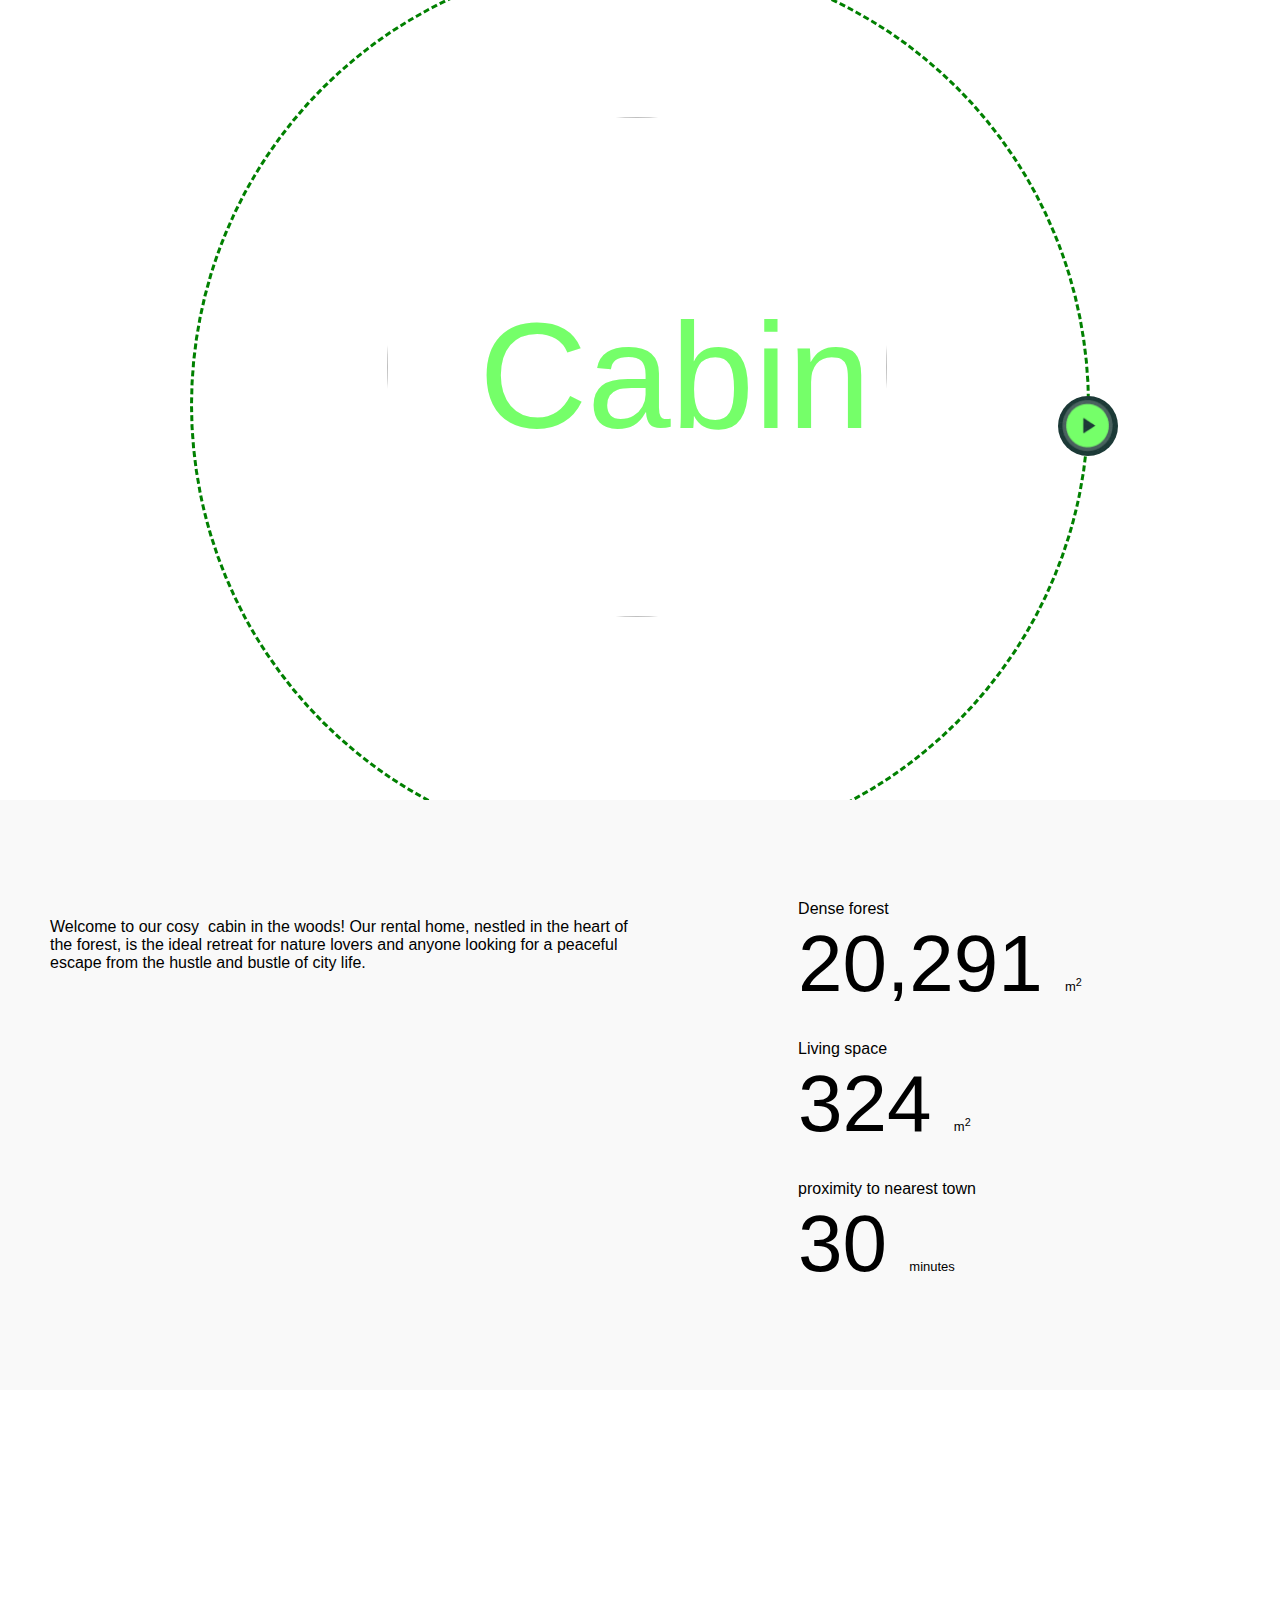
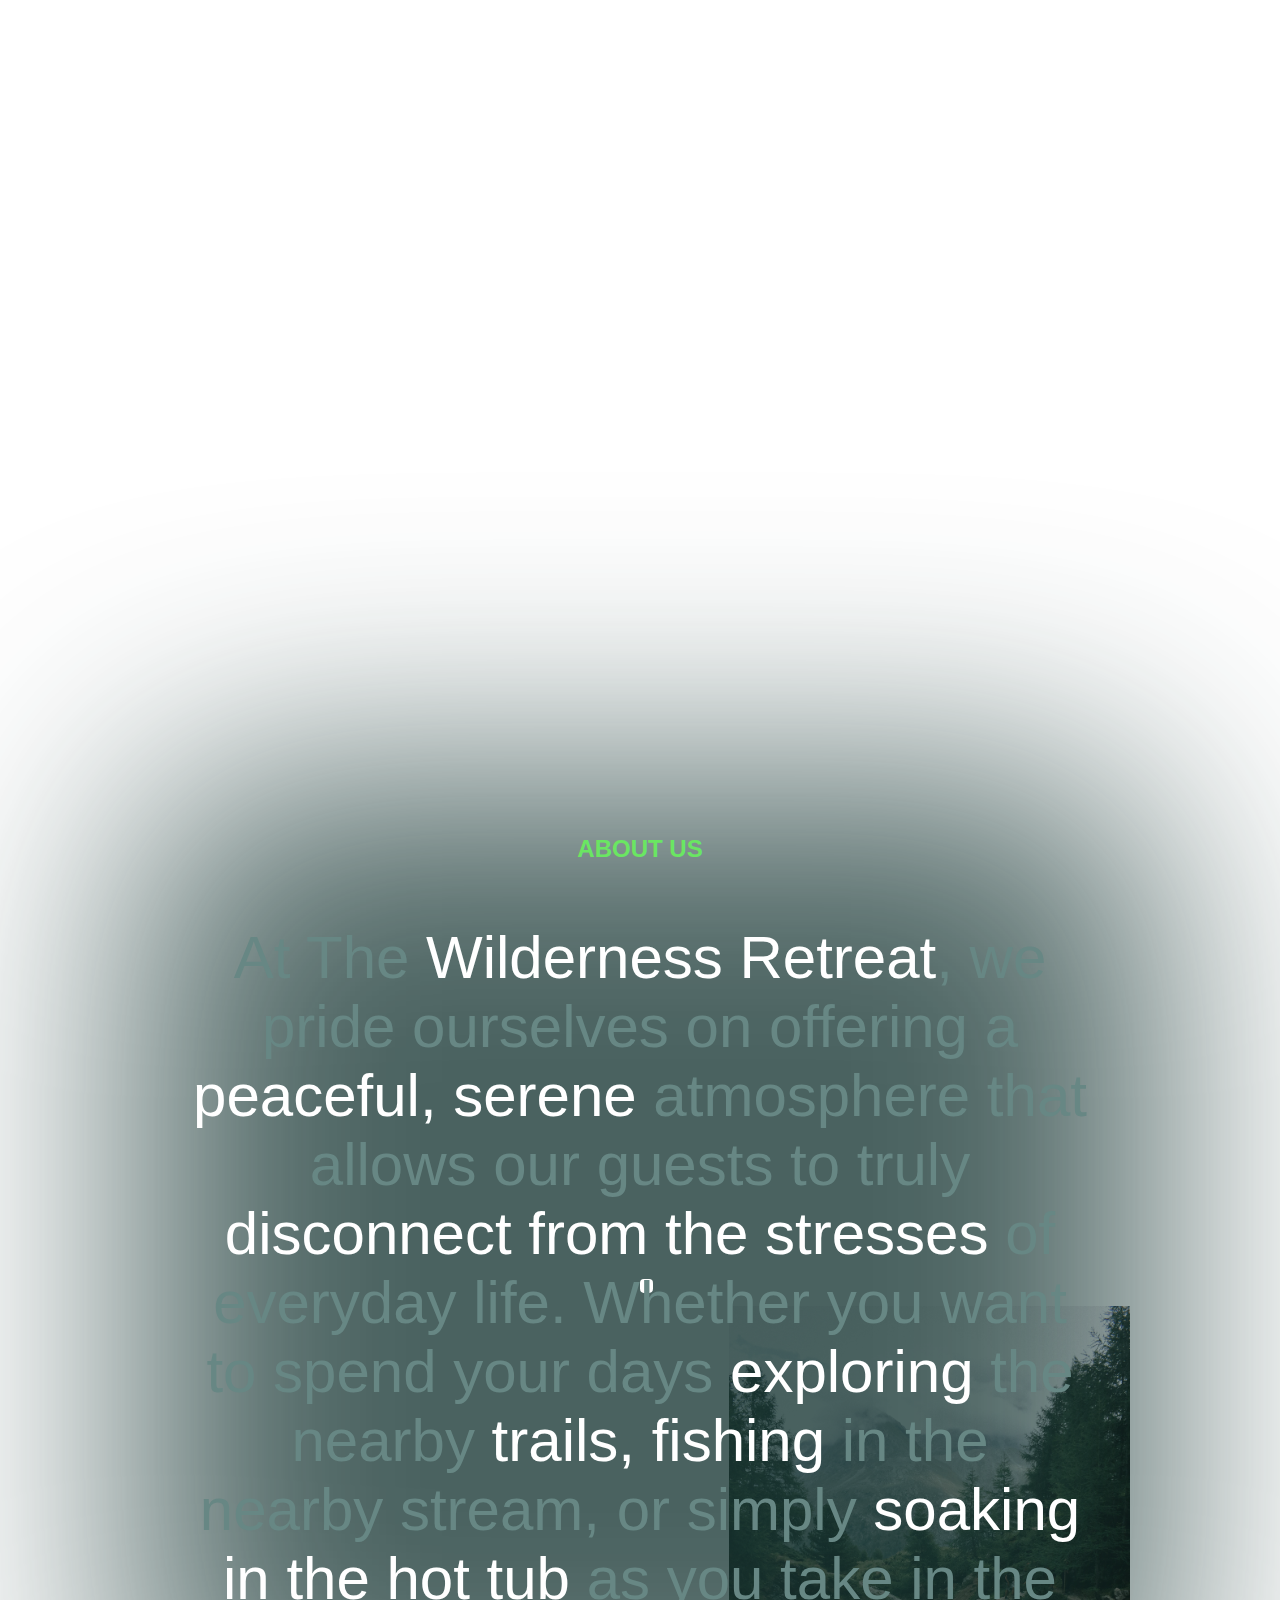
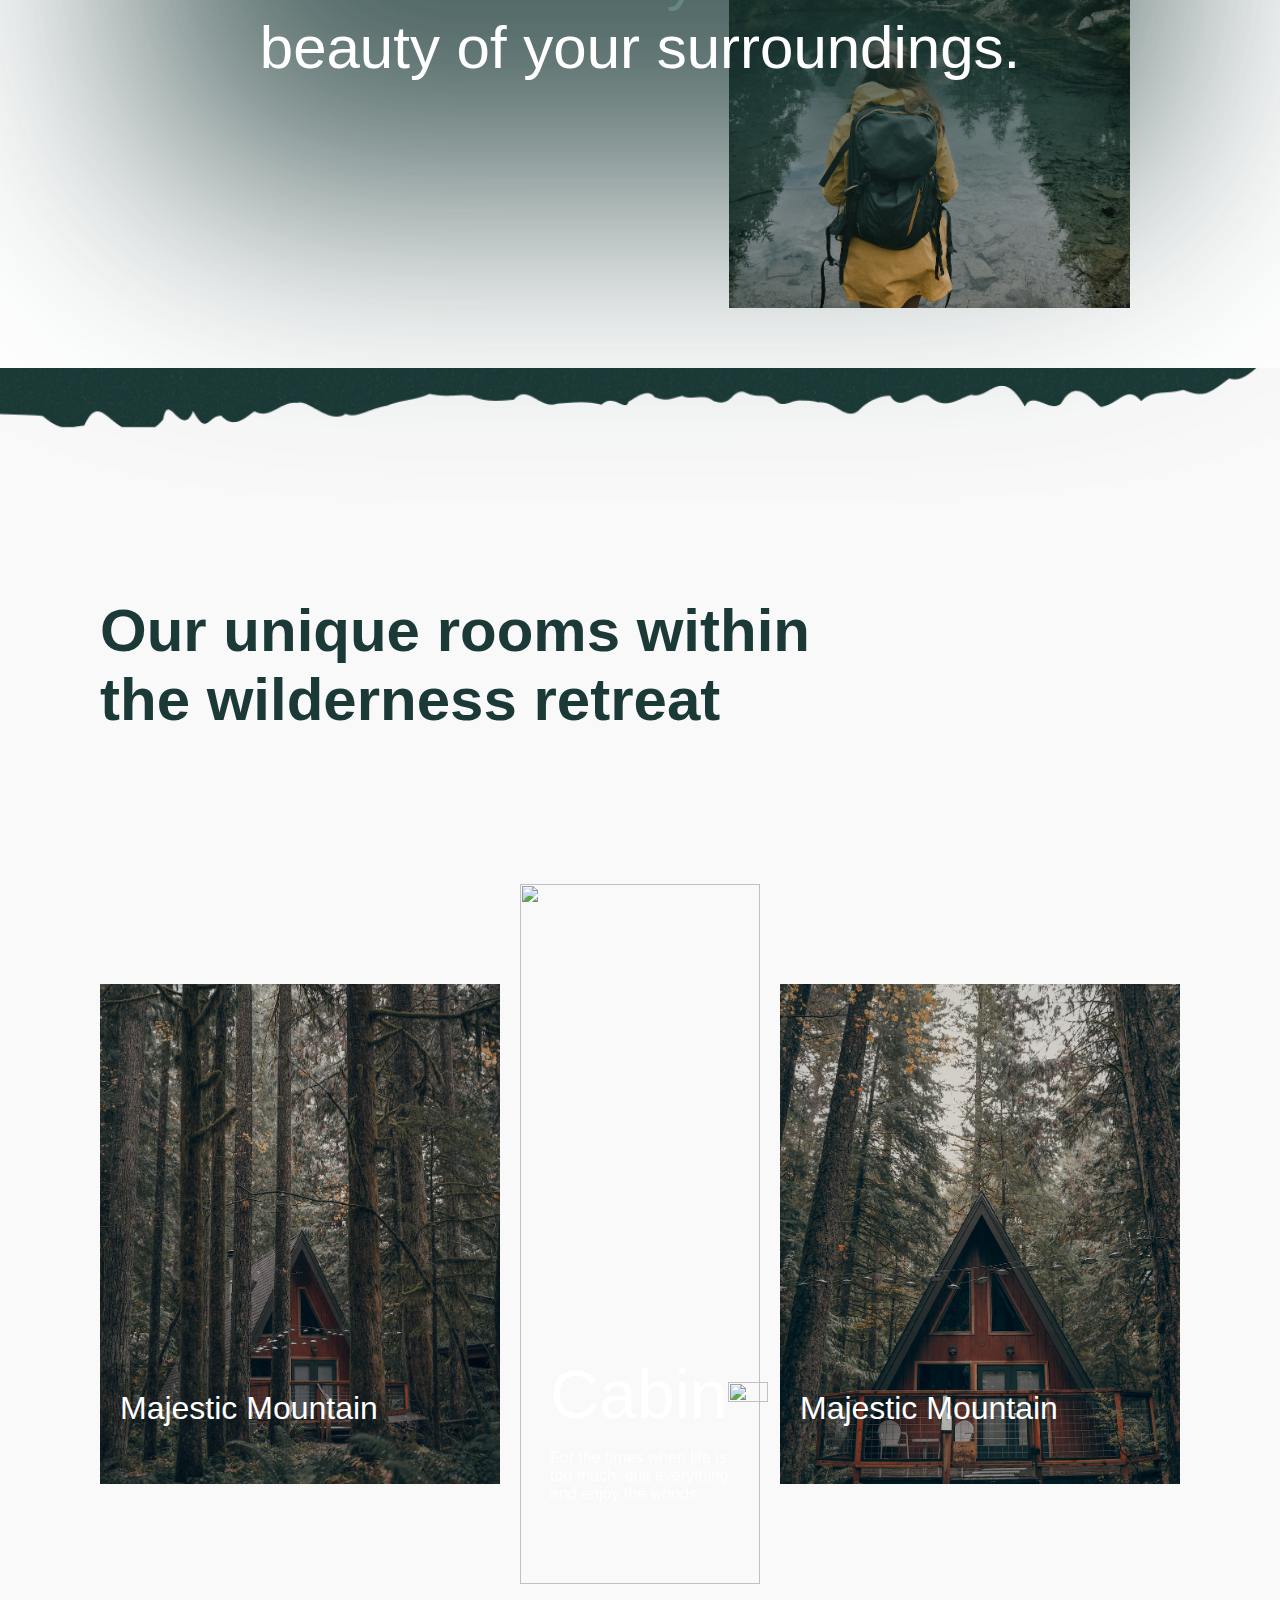
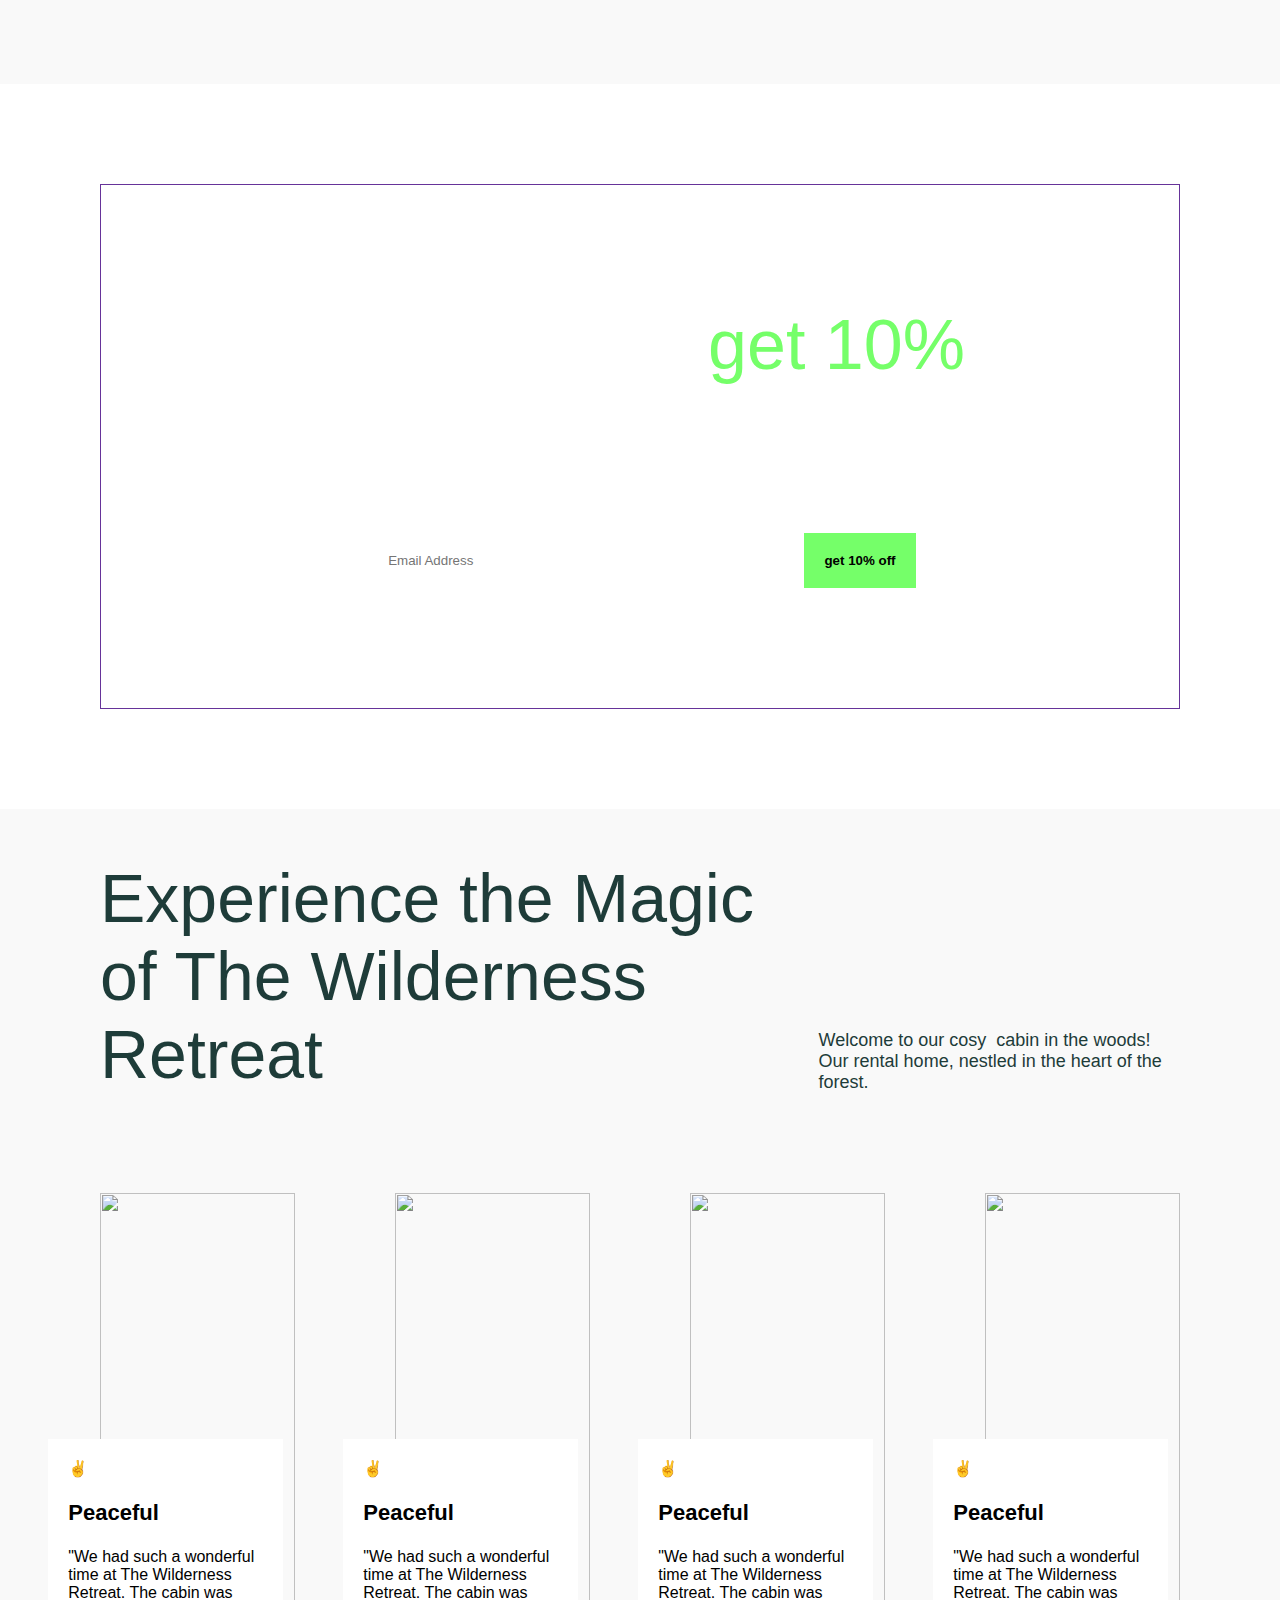
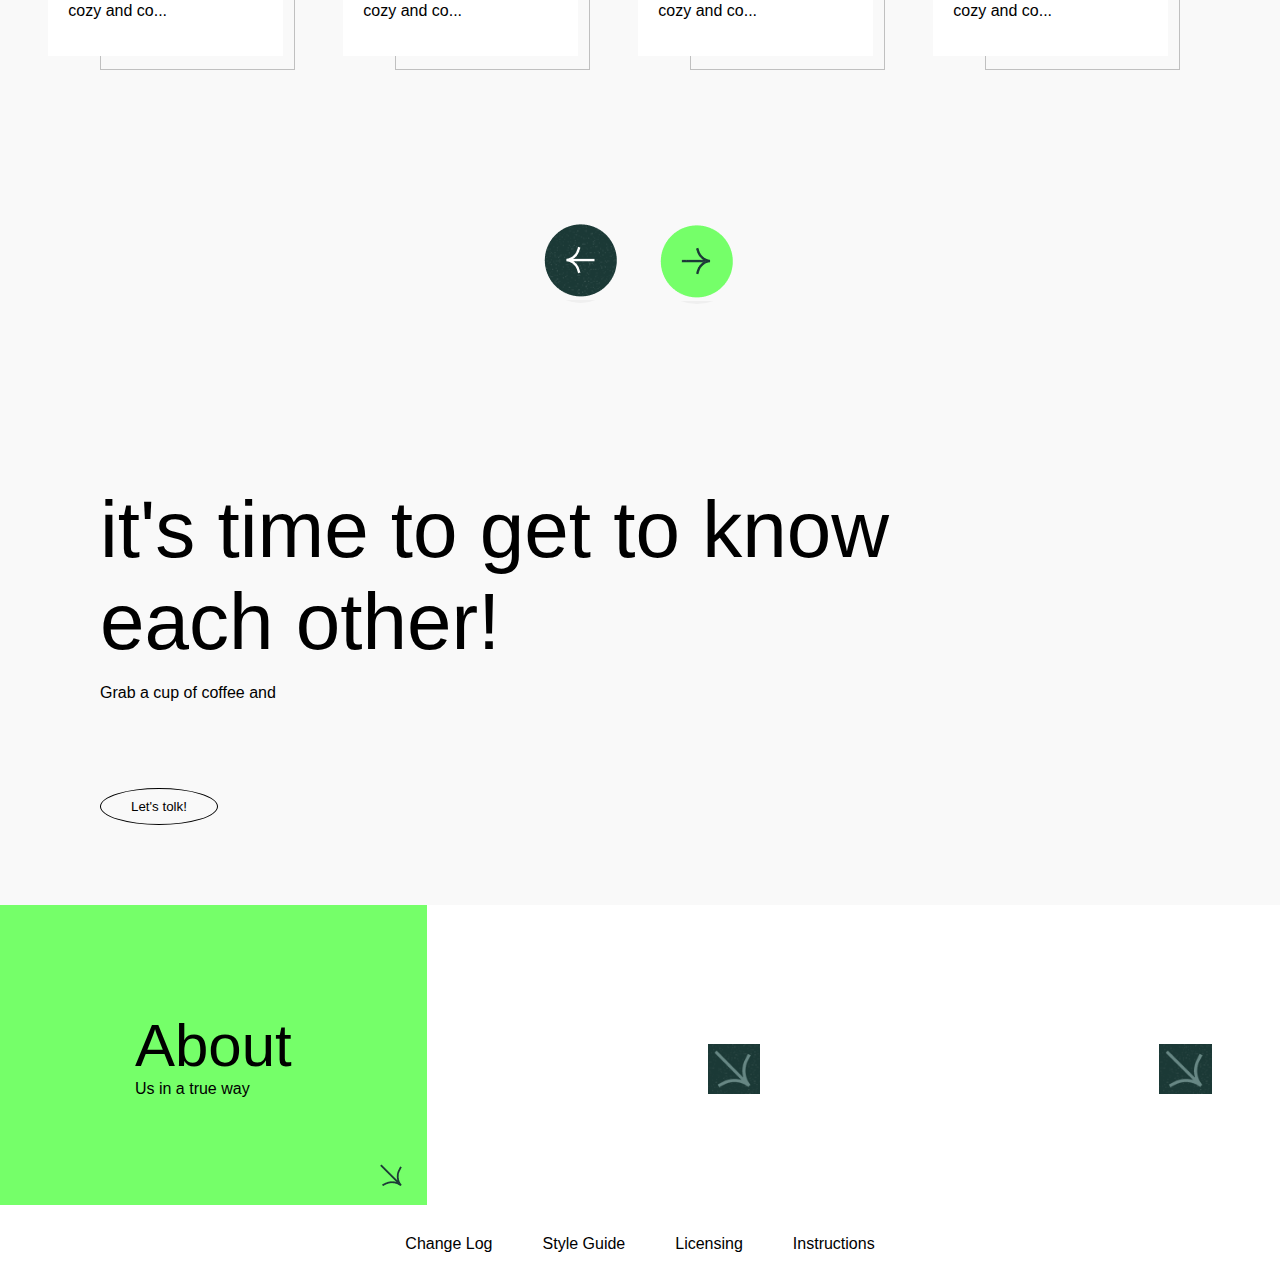
==== home.html @ 6026f7b0 "all section desingn upload" ====
<!DOCTYPE html>
<html lang="en">
  <head>
    <title>Title</title>
    <!-- Required meta tags -->
    <meta charset="utf-8" />
    <meta
      name="viewport"
      content="width=device-width, initial-scale=1, shrink-to-fit=no" />

    <!-- external css file link  -->
    <link rel="stylesheet" href="style.css" />
  </head>

  <body>
    <header>
      <nav>
        <ul class="nav-links">
          <li><a href="#">Home</a></li>
          <li><a href="#">About</a></li>
        </ul>
        <a href="#" style="text-decoration: none; color: white">
          <div class="logo">
            <img
              style="width: 30px"
              src="https://raw.githubusercontent.com/mehhed/fakeData/main/Screenshot%202024-07-07%20000802.png"
              alt="" />
            Grindelwald
          </div>
        </a>
        <ul class="nav-links">
          <li><a href="#">Cabins</a></li>
          <li><a href="#">Reserve</a></li>
        </ul>
      </nav>
      <!-- banner section  -->
      <section id="banner">
        <img
          src="./imgs/Screenshot 2024-07-07 025210.png"
          class="play"
          alt="" />
        <div class="bannerBG">
          <img
            class="backgroudImg"
            src="https://raw.githubusercontent.com/mehhed/fakeData/main/809edc3c9d2050d467e084b28ffb0ccf.png"
            alt="" />
          <span
            style="
              font-size: 150px;
              display: block;
              text-align: center;
              margin-right: 50px;
            "
            >Cosy</span
          >
          <span
            style="
              font-size: 150px;
              display: block;
              text-align: center;
              margin-left: 70px;
              color: #75ff69;
            "
            >Cabin</span
          >
          <span
            style="
              display: block;
              text-align: center;
              margin-bottom: -50px;
              font-size: large;
            ">
            in the</span
          >
          <span style="font-size: 150px; display: block; text-align: center"
            >Woods!</span
          >
          <p style="text-align: center">
            Jack built The Wilderness Retreat because he had always dreamed of
            <br />
            having a cabin in the wilderness where he could escape the stresses
            <br />
            of everyday life and reconnect with nature.
          </p>
        </div>
      </section>
    </header>
    <main>
      <!-- section two  -->
      <section id="sectionTwo">
        <!-- flex colunm -->
        <div style="flex: 1 1 0%">
          <img
            src="https://raw.githubusercontent.com/mehhed/fakeData/main/Screenshot%202024-07-07%20001333.png"
            alt="" />
          <div>
            Welcome to our cosy  cabin in the woods! Our rental home, nestled in
            the heart of the forest, is the ideal retreat for nature lovers and
            anyone looking for a peaceful escape from the hustle and bustle of
            city life.
          </div>
        </div>
        <!-- flex colunm -->
        <div style="flex: 1 1 0%; display: flex; justify-content: center">
          <div>
            <div>
              <p style="margin: 0px">Dense forest</p>
              <p style="font-size: 80px; margin: 0px">
                20,291 <span style="font-size: small">m<sup>2</sup></span>
              </p>
            </div>

            <div style="margin-top: 30px">
              <p style="margin: 0px">Living space</p>
              <p style="font-size: 80px; margin: 0px">
                324 <span style="font-size: small">m<sup>2</sup></span>
              </p>
            </div>

            <div style="margin-top: 30px">
              <p style="margin: 0px">proximity to nearest town</p>
              <p style="font-size: 80px; margin: 0px">
                30 <span style="font-size: small">minutes</span>
              </p>
            </div>
          </div>
        </div>
      </section>
      <!-- section three  -->
      <section id="sectionThree">
        <img src="./imgs/e1185d3babf9078c61cfabe35955c3aa.png" alt="" />
      </section>
      <!-- about section  -->
      <section id="about">
        <div class="aboutContent">
          <h2 style="font-size: 24px; color: #6ae662">ABOUT US</h2>
          <p style="font-size: 60px; color: #678784">
            At The <span style="color: #ffffff">Wilderness Retreat</span>, we
            pride ourselves on offering a
            <span style="color: #ffffff"> peaceful, serene</span> atmosphere
            that allows our guests to truly
            <span style="color: #ffffff">disconnect from the stresses</span> of
            everyday life. Whether you want to spend your days
            <span style="color: #ffffff">exploring</span> the nearby
            <span style="color: #ffffff">trails, fishing</span> in the nearby
            stream, or simply
            <span style="color: #ffffff">soaking in the hot tub</span> as you
            take in the
            <span style="color: #ffffff">beauty of your surroundings.</span>
          </p>
        </div>
      </section>

      <!-- unique room section  -->
      <section id="uniqueRoom">
        <img src="./imgs/Screenshot 2024-07-07 020619.png" alt="" />
        <div class="uniqueRoomContent">
          <h2>
            Our unique rooms within <br />
            the wilderness retreat
          </h2>
        </div>

        <!-- unique room card container  -->
        <div class="roomContainer">
          <div style="height: 500px; width: 400px; position: relative">
            <img src="./imgs/821d066f18e32a53171956767504e8a6.png" alt="" />
            <p
              style="position: absolute; bottom: 5%; left: 5%; font-size: 32px">
              Majestic Mountain
            </p>
          </div>

          <!-- middle -->
          <div
            style="
              height: 700px;
              position: relative;
              width: auto;
              flex: 1 1 0%;
              position: relative;
            ">
            <img src="./imgs/4417abdca646c0faf13fdf5bfe1d3e57.png" alt="" />
            <div
              style="
                position: absolute;
                bottom: 5%;
                left: 0%;
                width: 100%;
                padding: 30px;
                box-sizing: border-box;
              ">
              <div
                style="
                  display: flex;
                  justify-content: space-between;
                  align-items: center;
                ">
                <p style="font-size: 68px; margin: 0px">Cabin</p>
                <img style="width: 40px" src="" alt="" />
              </div>
              <p>
                For the times when life is too much, quit everything and enjoy
                the woods
              </p>
            </div>
          </div>

          <div style="height: 500px; width: 400px; position: relative">
            <img src="./imgs/d574b366822ae623b04eaa800d9542a3.png" alt="" />
            <p
              style="position: absolute; bottom: 5%; left: 5%; font-size: 32px">
              Majestic Mountain
            </p>
          </div>
        </div>
      </section>

      <!-- signUp section  -->
      <section id="signUp">
        <div class="signUpContainer">
          <p style="font-size: 70px; margin: 0px">
            Sign up and <span style="color: #75ff69">get 10% </span> <br />
            off your stay
          </p>
          <p>
            Not boring old news, just updates for our rentals. <br />
            Take up on our offers.
          </p>
          <form action="">
            <span class="mailInput">
              <input
                style="padding: 20px; border: none; width: 400px"
                type="email"
                name=""
                placeholder=" Email Address"
                id="" />
              <input
                style="
                  padding: 20px;
                  background-color: #75ff69;
                  border: none;
                  font-weight: bold;
                "
                type="submit"
                value="get 10% off" />
            </span>
          </form>
        </div>
      </section>
      <!-- experience section  -->
      <section id="experience">
        <div class="experienceHeading">
          <div style="font-size: 68px">
            Experience the Magic of The Wilderness Retreat
          </div>
          <div style="font-size: 18px">
            Welcome to our cosy  cabin in the woods! Our rental home, nestled in
            the heart of the forest.
          </div>
        </div>
        <!-- slider  -->
        <div class="carousel">
          <div class="carouselCardContainer">
            <img src="./imgs/593c99b0a42231db37d3a48e0b23da49.png" alt="" />
            <div class="carouselCardText">
              ✌️ <br />
              <h3>Peaceful</h3>
              <p>
                "We had such a wonderful time at The Wilderness Retreat. The
                cabin was cozy and co...
              </p>
            </div>
          </div>

          <div class="carouselCardContainer">
            <img src="./imgs/28c791d3e352244f8d75bf4bddf324b4.png" alt="" />
            <div class="carouselCardText">
              ✌️ <br />
              <h3>Peaceful</h3>
              <p>
                "We had such a wonderful time at The Wilderness Retreat. The
                cabin was cozy and co...
              </p>
            </div>
          </div>

          <div class="carouselCardContainer">
            <img src="./imgs/c1e999e62291ab1c264695ab1f0c1086.png" alt="" />
            <div class="carouselCardText">
              ✌️ <br />
              <h3>Peaceful</h3>
              <p>
                "We had such a wonderful time at The Wilderness Retreat. The
                cabin was cozy and co...
              </p>
            </div>
          </div>

          <div class="carouselCardContainer">
            <img src="./imgs/c1e999e62291ab1c264695ab1f0c1086.png" alt="" />
            <div class="carouselCardText">
              ✌️ <br />
              <h3>Peaceful</h3>
              <p>
                "We had such a wonderful time at The Wilderness Retreat. The
                cabin was cozy and co...
              </p>
            </div>
          </div>
        </div>
        <!-- slider button  -->
        <div class="sliderButton">
          <button>
            <img src="./imgs/Screenshot 2024-07-07 104006.png" alt="" />
          </button>
          <button>
            <img src="./imgs/Screenshot 2024-07-07 104036.png" alt="" />
          </button>
        </div>
      </section>
    </main>

    <!-- footer section here  -->
    <footer>
      <!-- footer row one  -->
      <div class="footerRowOne">
        <div style="color: black">
          <p style="font-size: 80px; margin: 0px">
            it's time to get to know <br />
            each other!
          </p>
          <p>Grab a cup of coffee and</p>
          <button>Let's tolk!</button>
        </div>
        <div style="display: flex; justify-content: center; flex: 1 1 0%">
          <img
            src="https://raw.githubusercontent.com/mehhed/fakeData/main/Screenshot%202024-07-07%20001333.png"
            alt="" />
        </div>
      </div>
      <!-- footer buttons  -->
      <div class="footersButton">
        <a
          style="background: #75ff69; color: black; position: relative"
          href="">
          <div>
            <span style="font-size: 60px">About</span> <br />
            <span>Us in a true way </span>
            <img
              style="position: absolute; bottom: 5%; right: 5%"
              src="./imgs/Screenshot 2024-07-07 014657.png"
              alt="" />
          </div>
        </a>

        <a style="color: white; position: relative" href="">
          <div>
            <span>See our </span> <br />
            <span style="font-size: 60px">About</span> &nbsp; &nbsp; &nbsp;

            <img
              style="height: 50px; margin-bottom: -10px"
              src="./imgs/Screenshot 2024-07-07 015530.png"
              alt="" />
          </div>
        </a>

        <a style="color: white; position: relative" href="">
          <div>
            <span>You can </span> <br />
            <span style="font-size: 60px">Contact</span> &nbsp; &nbsp; &nbsp;

            <img
              style="height: 50px; margin-bottom: -10px"
              src="./imgs/Screenshot 2024-07-07 015530.png"
              alt="" />
          </div>
        </a>
      </div>

      <!-- footer link  -->
      <div class="footerLink">
        <a href="">Change Log</a>
        <a href="">Style Guide</a>
        <a href="">Licensing</a>
        <a href="">Instructions</a>
      </div>
    </footer>
  </body>
</html>
---- style.css ----
body {
  margin: 0;
  padding: 0;
  font-family: "Arial", sans-serif;
  background-image: url("https://raw.githubusercontent.com/mehhed/fakeData/main/Screenshot%202024-07-06%20220038.png");
  background-repeat: repeat;
  color: white;
}

nav {
  width: 100%;
  padding: 20px 40px;
  box-sizing: border-box;
  display: flex;
  justify-content: space-between;
  align-items: center;
  background-color: transparent;
}

.nav-links {
  list-style: none;
  display: flex;
  gap: 20px;
}

.nav-links a {
  text-decoration: none;
  color: white;
  font-weight: bold;
}

.logo {
  font-size: 1.5rem;
  font-weight: bold;
  display: flex;
  align-items: center;
  gap: 5px;
}

/* banner section css  */
header {
  position: relative;
  height: 800px;
  overflow: hidden;
}

/* banner section css  */
#banner {
  height: 900px;
  width: 900px;
  margin: auto;
  border-radius: 100%;
  border: 3px dashed green;
  box-sizing: border-box;
  margin-top: -135px;
  display: flex;
  justify-items: center;
  align-items: center;
  position: relative;
}

.play {
  position: absolute;
  top: 49%;
  right: -3.5%;
  width: 60px;
  height: 60px;
  border-radius: 100%;
  z-index: 10;
}

.backgroudImg {
  height: 500px;
  width: 500px;
  border-radius: 100%;
  position: absolute;
  z-index: -1;
}

.bannerBG {
  margin: auto;
}

/* section two css  */
#sectionTwo {
  background: #f9f9f9;
  padding: 100px 50px;
  color: black;
  display: flex;
  justify-content: space-between;
  gap: 20px;
}

/* section three css  */
#sectionThree {
  height: 800px;
  overflow: hidden;
}
#sectionThree img {
  width: 100%;
}

/* about section css  */
#about {
  height: 1378px;
  background-image: url("./imgs/1a44f33f6db4403404cd15ce5611172d.png"),
    url("./imgs/6b46ba6a0c4b96109d329c2b71b29d46.png"),
    url("./imgs/e4436ee6ab60335b551b7ea914721e08.png"),
    url("./imgs/2e0efa433eacbe86648fdd68087d6915.png");

  background-repeat: no-repeat, no-repeat, no-repeat, no-repeat;
  background-size: 401px, 401px, 401px 531px, 401px;
  background-position: left 50px top 300px, right 50px top 50px,
    left 150px bottom 100px, right 150px bottom 60px;

  display: flex;
  justify-content: center;
  align-items: center;
  position: relative;
}
.aboutContent {
  width: 70%;
  margin: auto;
  border-radius: 30%;
  /* background-image: url("./imgs/Screenshot\ 2024-07-07\ 034725.png");
  background-repeat: repeat;
  box-shadow: 0px 0px 81px #1d3b38; */
  text-align: center;
  z-index: 99;
}
.aboutContent::before {
  content: "";
  position: absolute;
  top: 50%;
  left: 50%;
  width: 1%;
  height: 1%;
  border-radius: 30%;
  box-shadow: 0px 0px 500px 500px #1b3936ca;
  z-index: -1;
}

/* unique room section  */
#uniqueRoom {
  background: #f9f9f9;
}
#uniqueRoom img {
  width: 100%;
}
#uniqueRoom .uniqueRoomContent {
  padding: 100px;
}
.uniqueRoomContent h2 {
  font-size: 60px;
  color: #1b3936;
}
.roomContainer {
  padding: 0px 100px 100px 100px;
  display: flex;
  justify-content: center;
  align-items: center;
  gap: 20px;
}
.roomContainer img {
  width: 100%;
  height: 100%;
  object-fit: cover;
}

/* signUp section css  */
#signUp {
  padding: 100px;
  background-color: transparent;
}
.signUpContainer {
  text-align: center;
  border: 1px solid rebeccapurple;
  padding: 120px 50px;
  background-image: url("./imgs/48c6116d36be51e6135421c362f77bfa.png");
  background-repeat: no-repeat;
  background-size: cover;
  background-position: center center;
}

.mailInput {
  display: flex;
  align-items: center;
  justify-content: center;
}

/* experiences section css*/
#experience {
  background: #f9f9f9;
}
.experienceHeading {
  display: flex;
  justify-content: center;
  align-items: end;
  padding: 50px 100px;
  color: #1e3c39;
}

.carousel {
  display: flex;
  gap: 100px;
  padding: 50px 100px;
}
.carouselCardContainer {
  width: 378px;
  height: 477px;
  position: relative;
}
.carouselCardContainer img {
  width: 100%;
  height: 100%;
  object-fit: cover;
}
.carouselCardText {
  width: 100%;
  position: absolute;
  bottom: 3%;
  right: 6%;
  background-color: white;
  padding: 20px;
  color: black;
}
.carouselCardText h3 {
  font-size: 22px;
}
.carouselCardText p {
  font-size: 16px;
}

.sliderButton {
  display: flex;
  justify-content: center;
  align-items: center;
  gap: 30px;
  padding: 100px;
}
.sliderButton button {
  border: none;
  border-radius: 100%;
  padding: 0%;
  cursor: pointer;
}

/* ========================== */

/* footer section css  */

footer button {
  margin-top: 70px;
  display: inline-block;
  padding: 10px 30px;
  background: transparent;
  border: 1px solid black;
  border-radius: 50%;
}

.footerRowOne {
  padding: 80px 100px;
  display: flex;
  align-items: center;
  gap: 50px;
  background: #f9f9f9;
}

.footersButton {
  background: transparent;
  display: flex;
}
.footersButton a {
  display: block;
  height: 300px;
  flex: 1 1 0%;
  width: auto;
  text-decoration: none;
  display: flex;
  justify-content: center;
  align-items: center;
}

.footerLink {
  padding: 20px 100px;
  background: white;
  display: flex;
  align-items: center;
  justify-content: center;
  gap: 10px;
}
.footerLink a {
  text-decoration: none;
  color: black;
  display: inline-block;
  padding: 10px 20px;
}
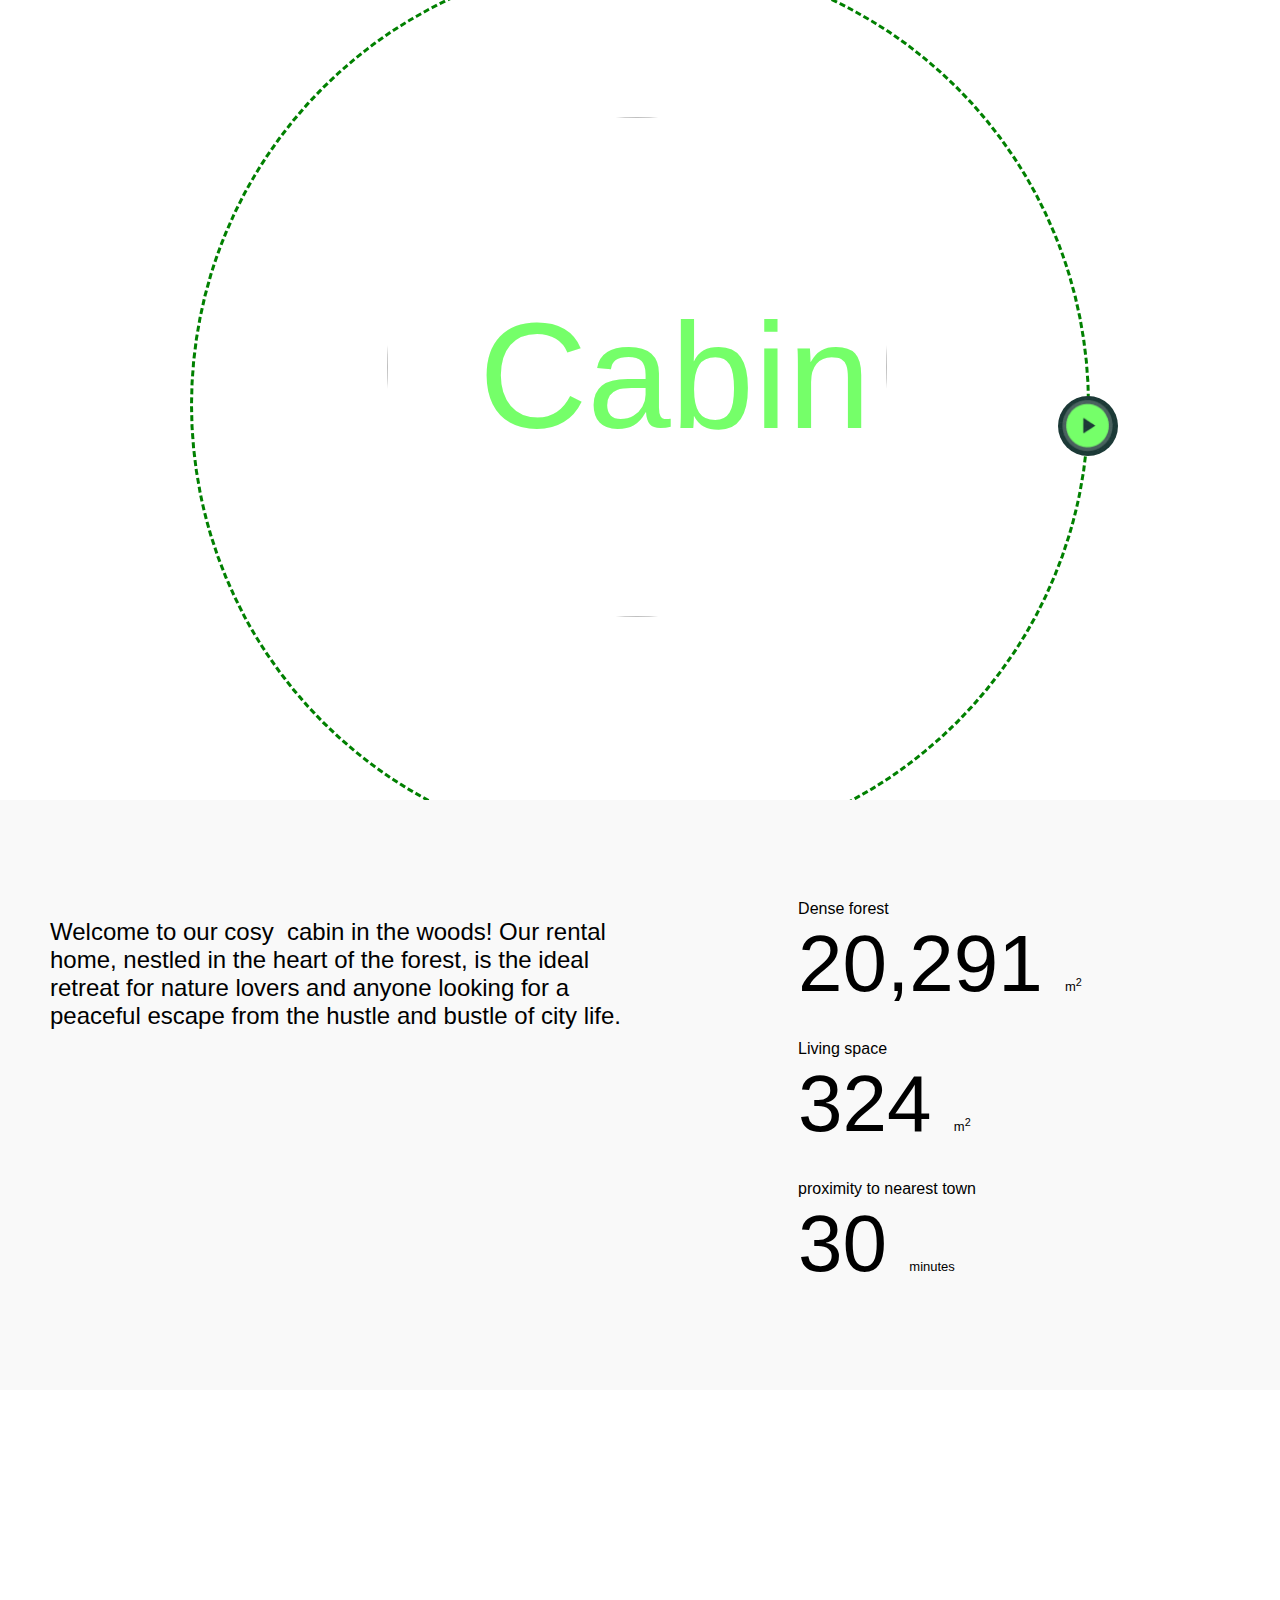
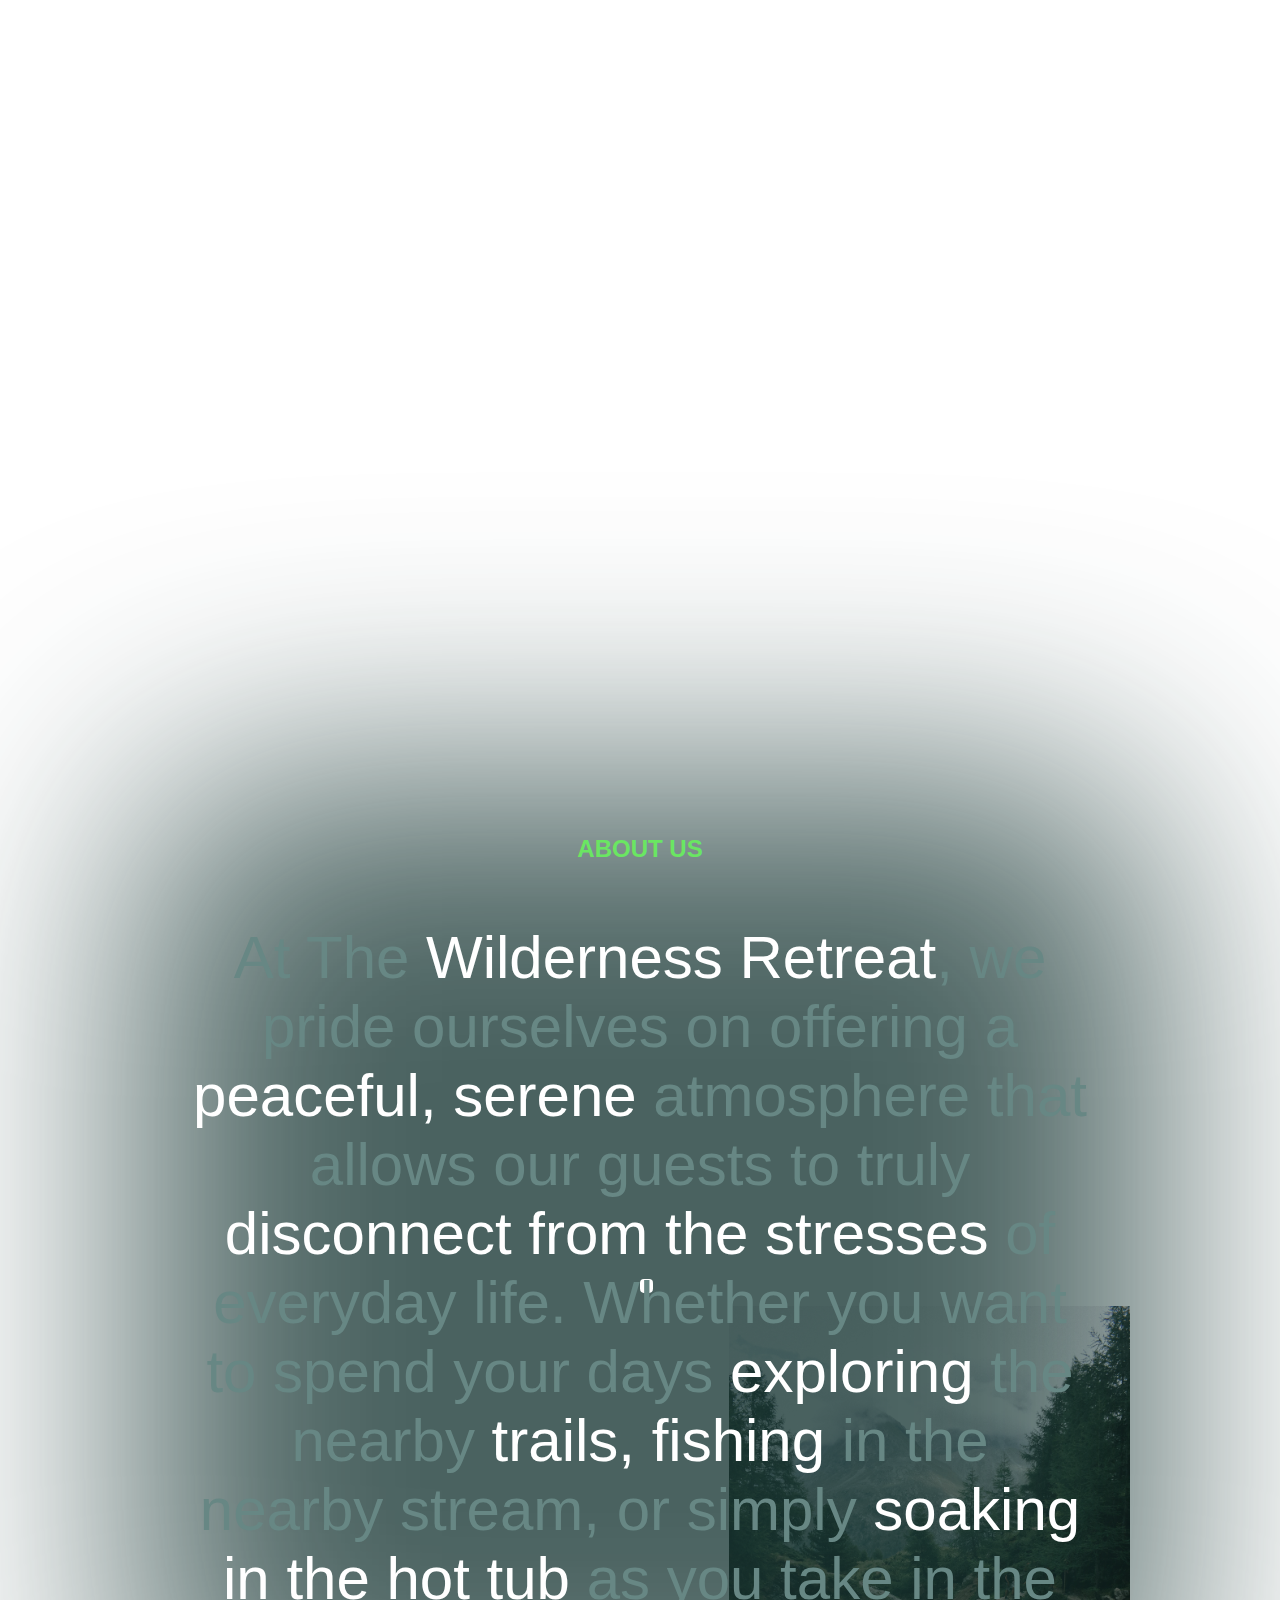
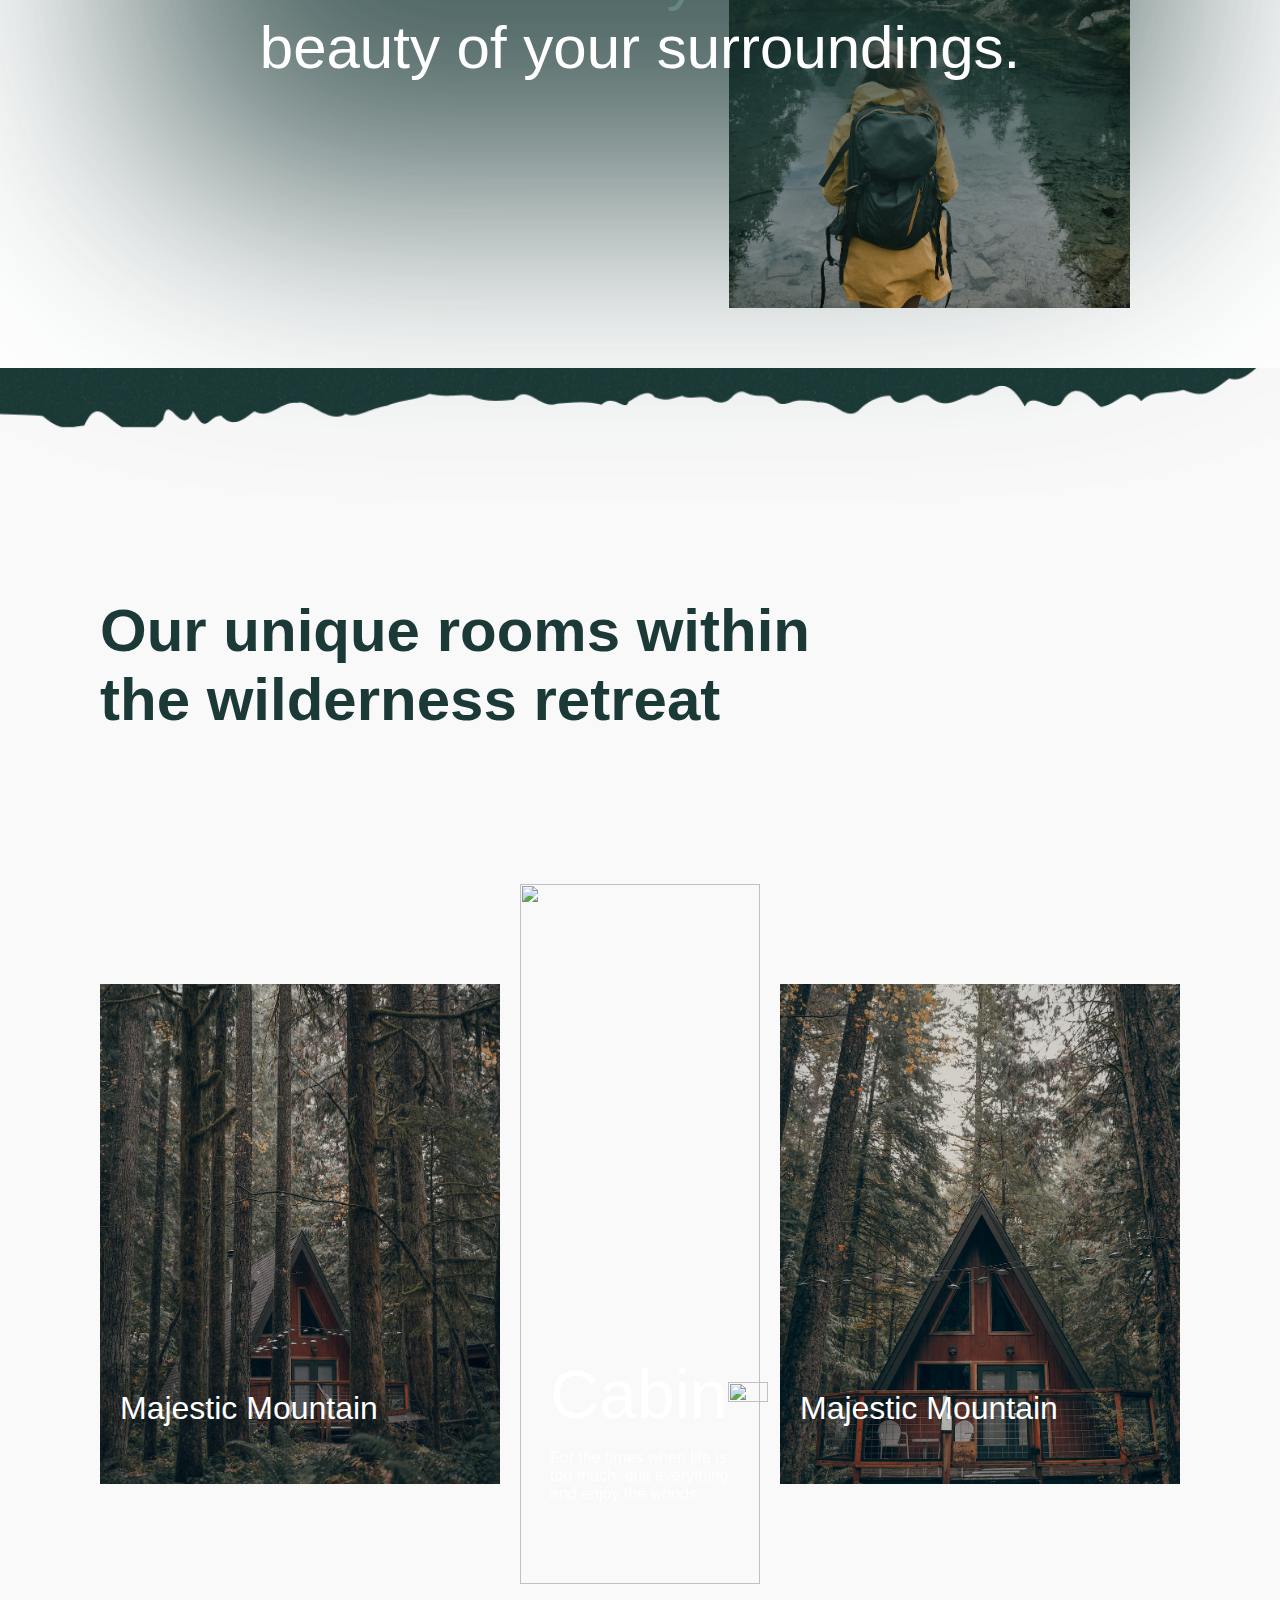
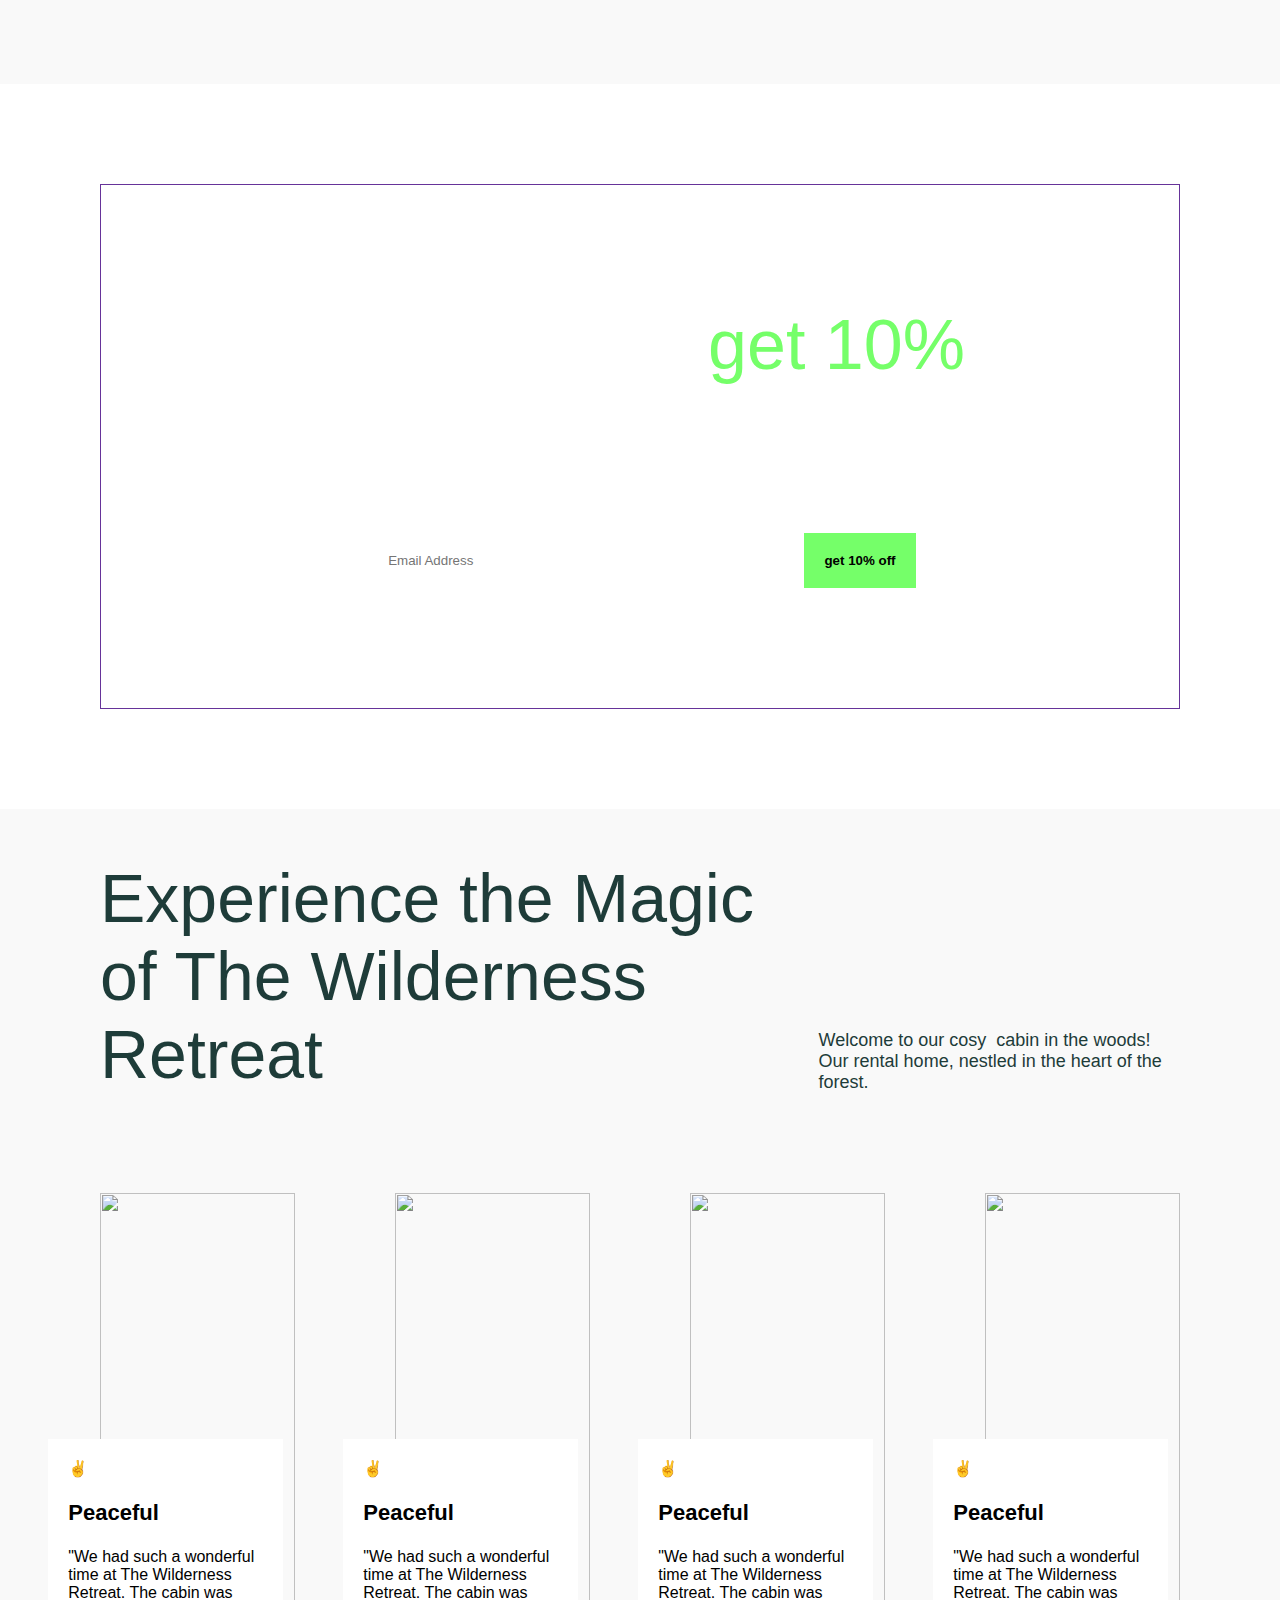
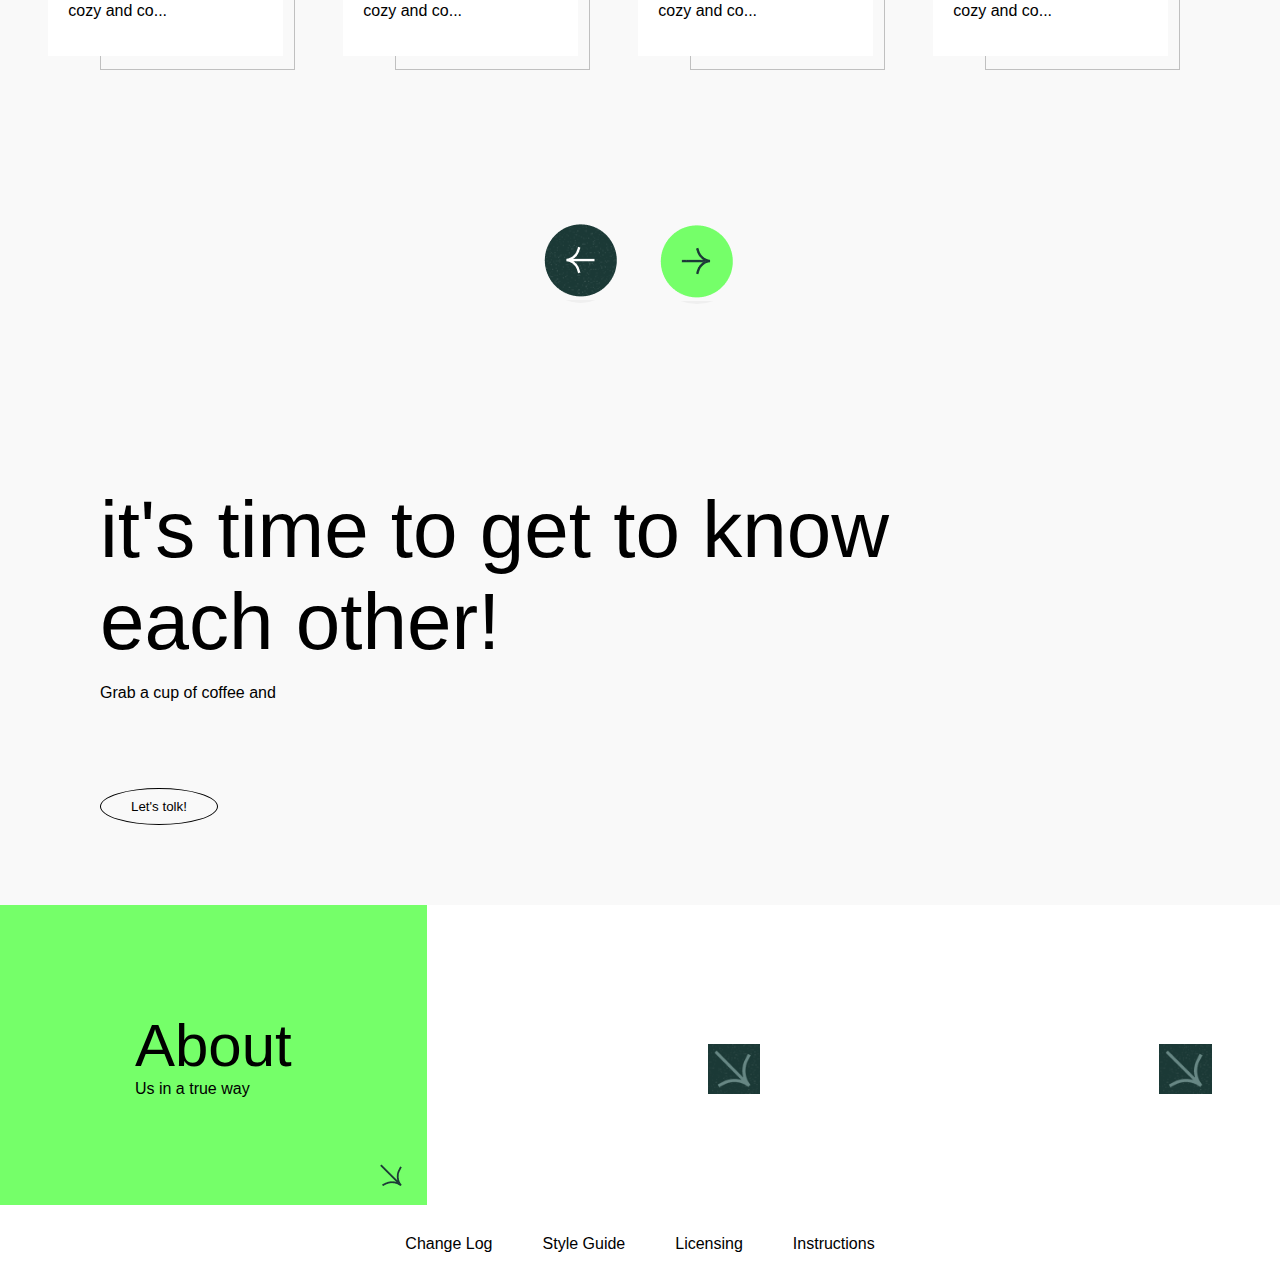
==== commit 40babbf2: "update some designg" ====
--- a/home.html
+++ b/home.html
@@ -93,7 +93,7 @@
           <img
             src="https://raw.githubusercontent.com/mehhed/fakeData/main/Screenshot%202024-07-07%20001333.png"
             alt="" />
-          <div>
+          <div style="font-size: 24px">
             Welcome to our cosy  cabin in the woods! Our rental home, nestled in
             the heart of the forest, is the ideal retreat for nature lovers and
             anyone looking for a peaceful escape from the hustle and bustle of
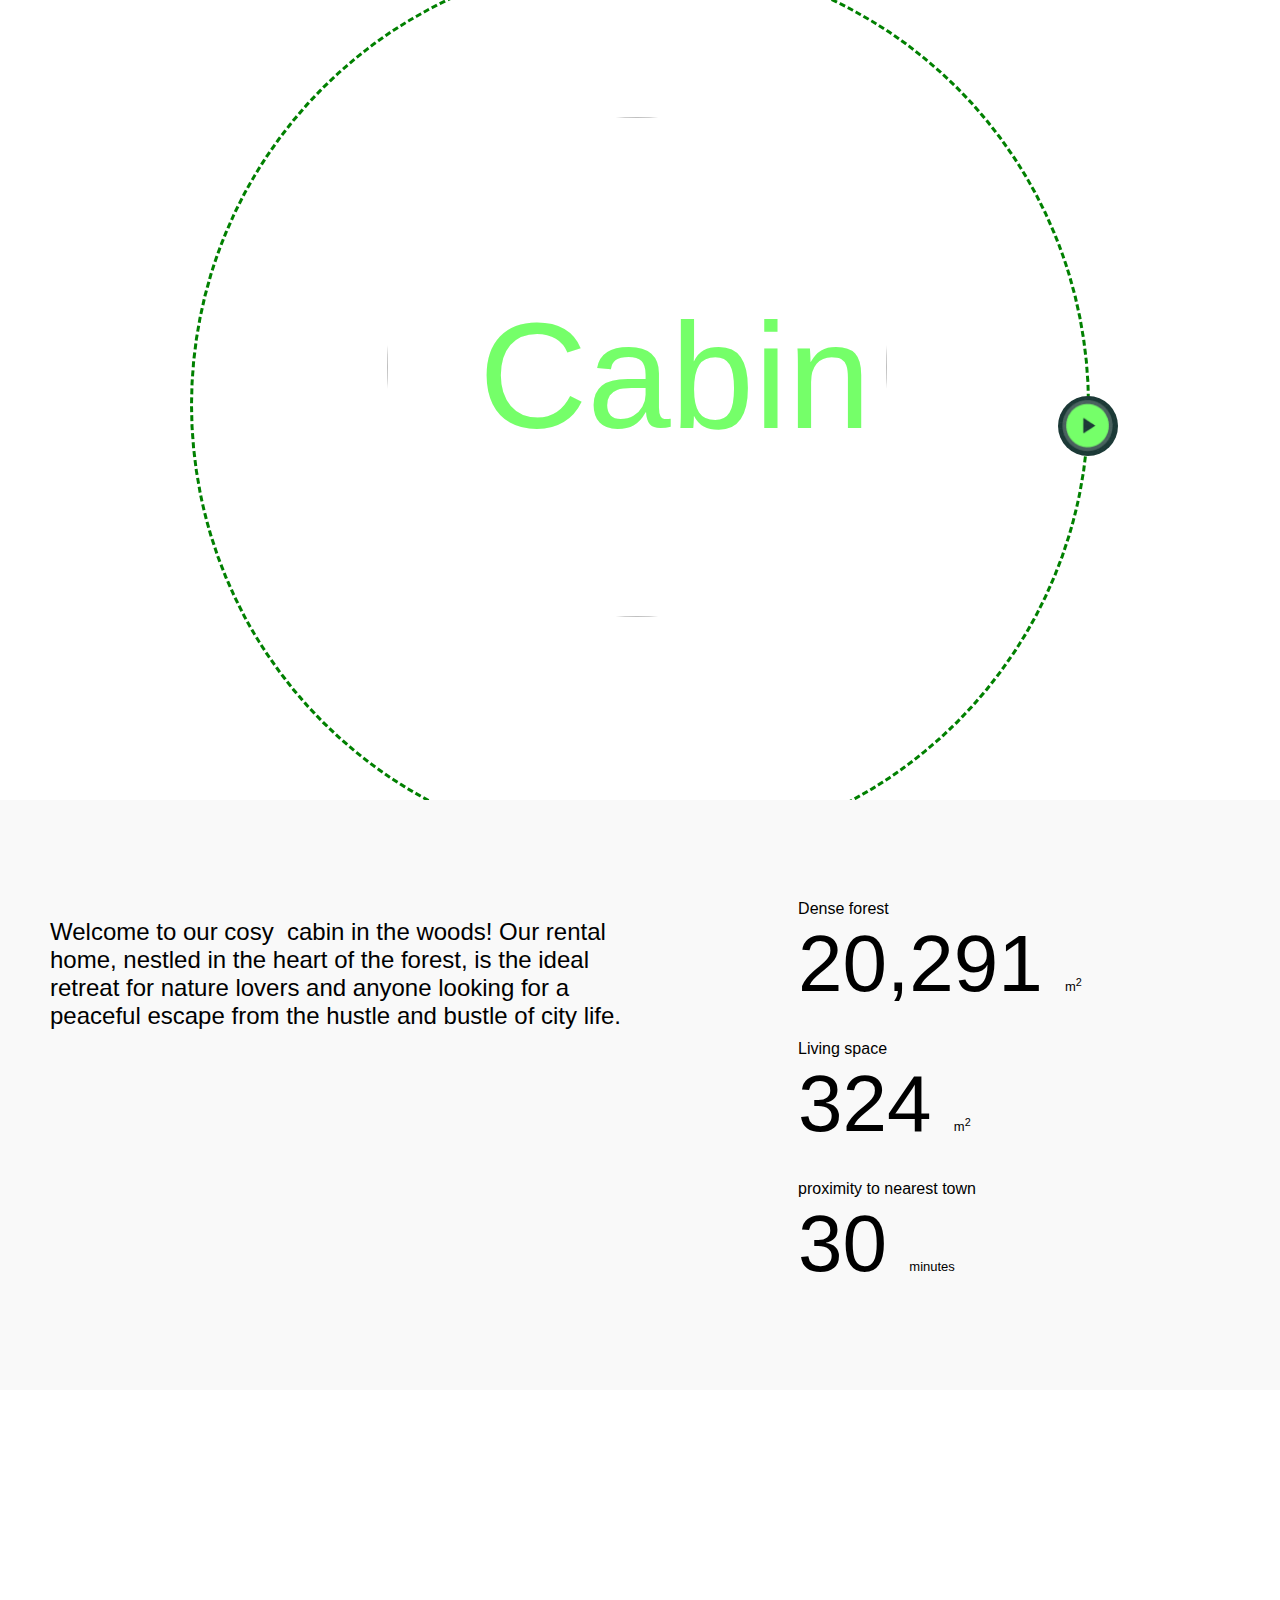
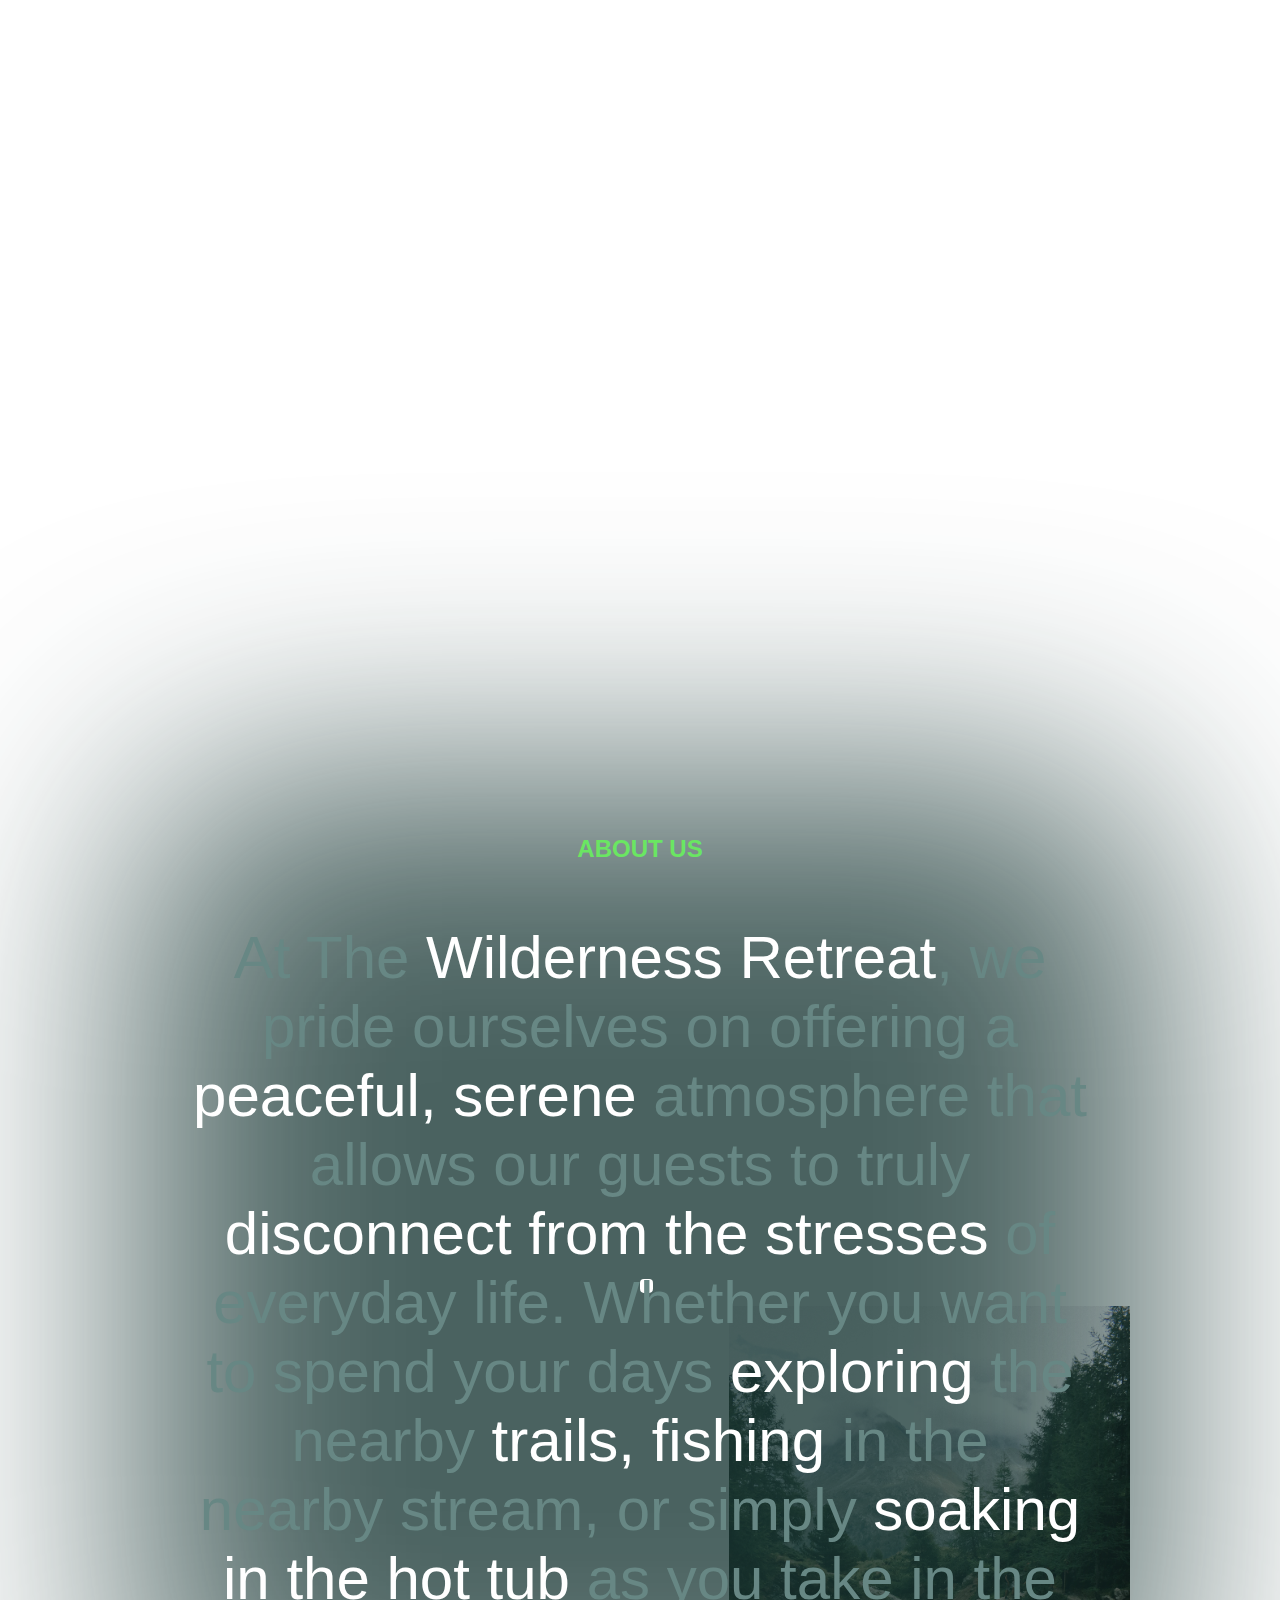
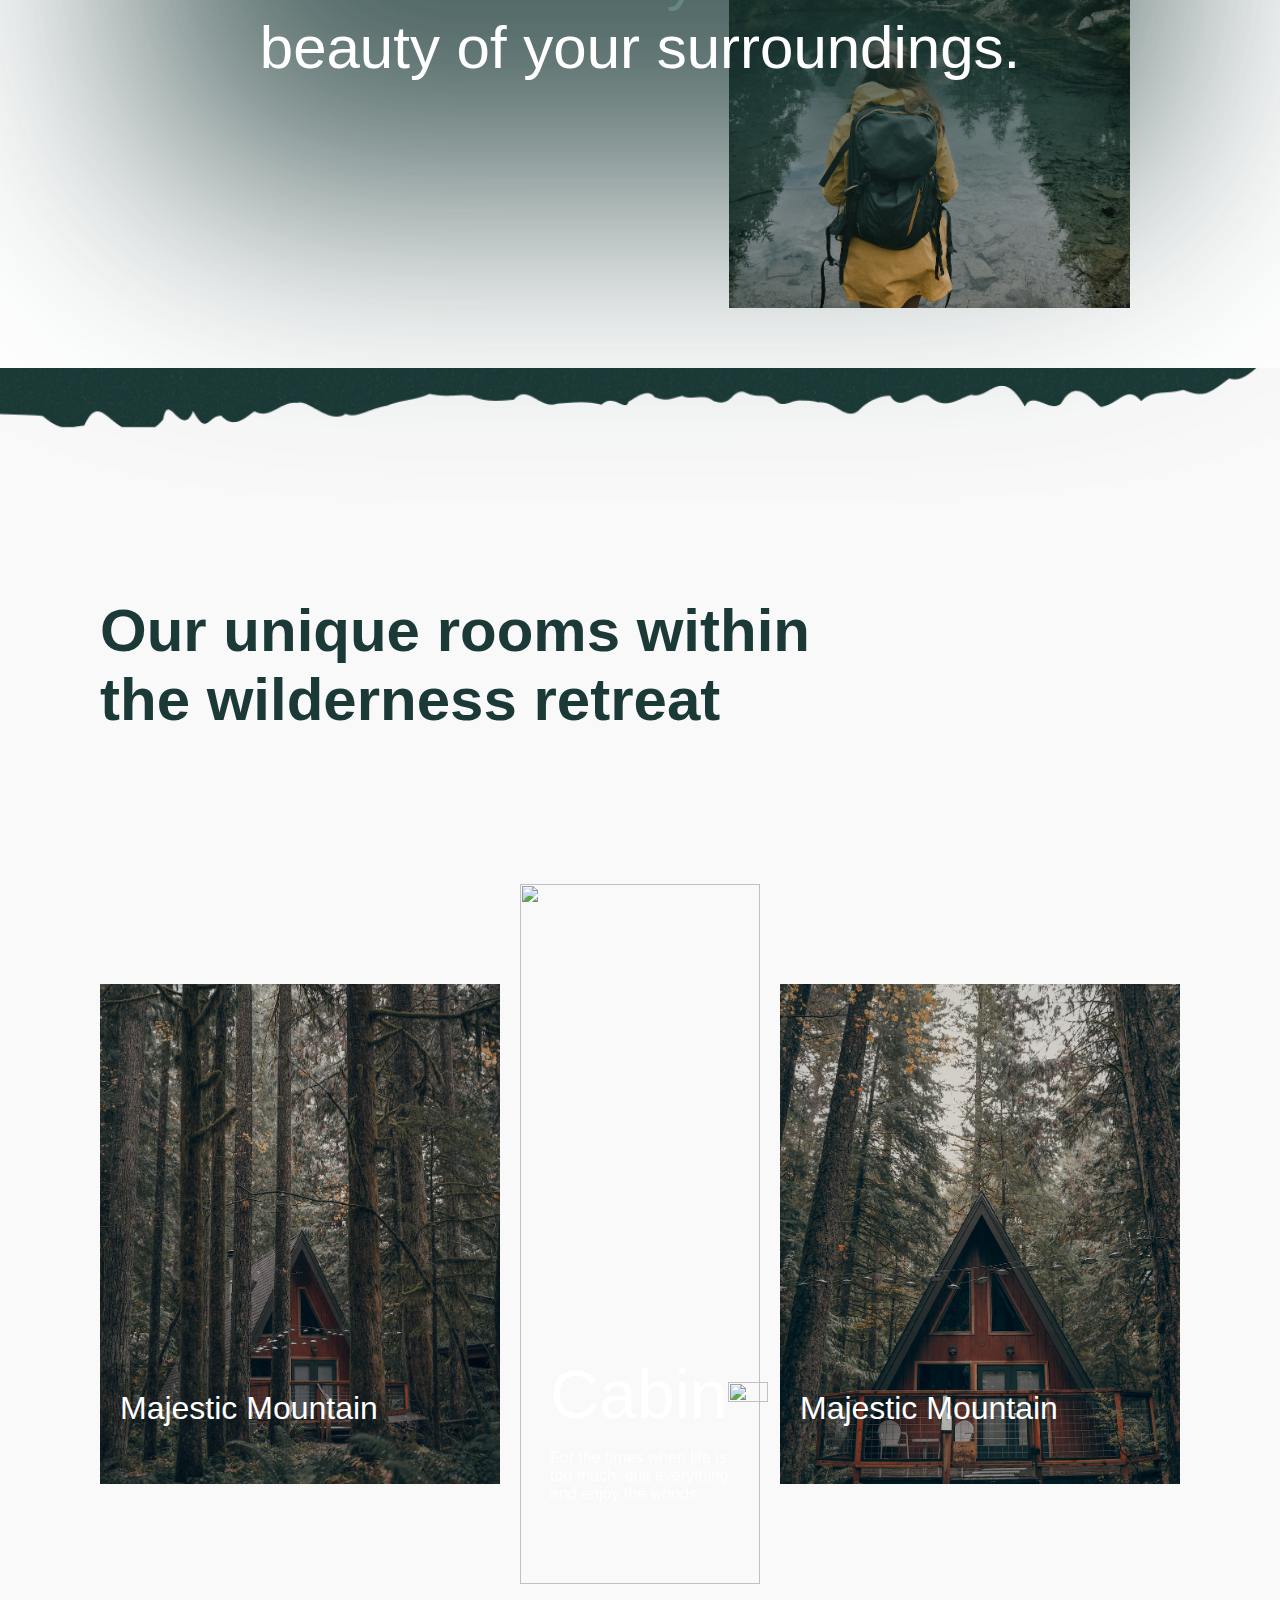
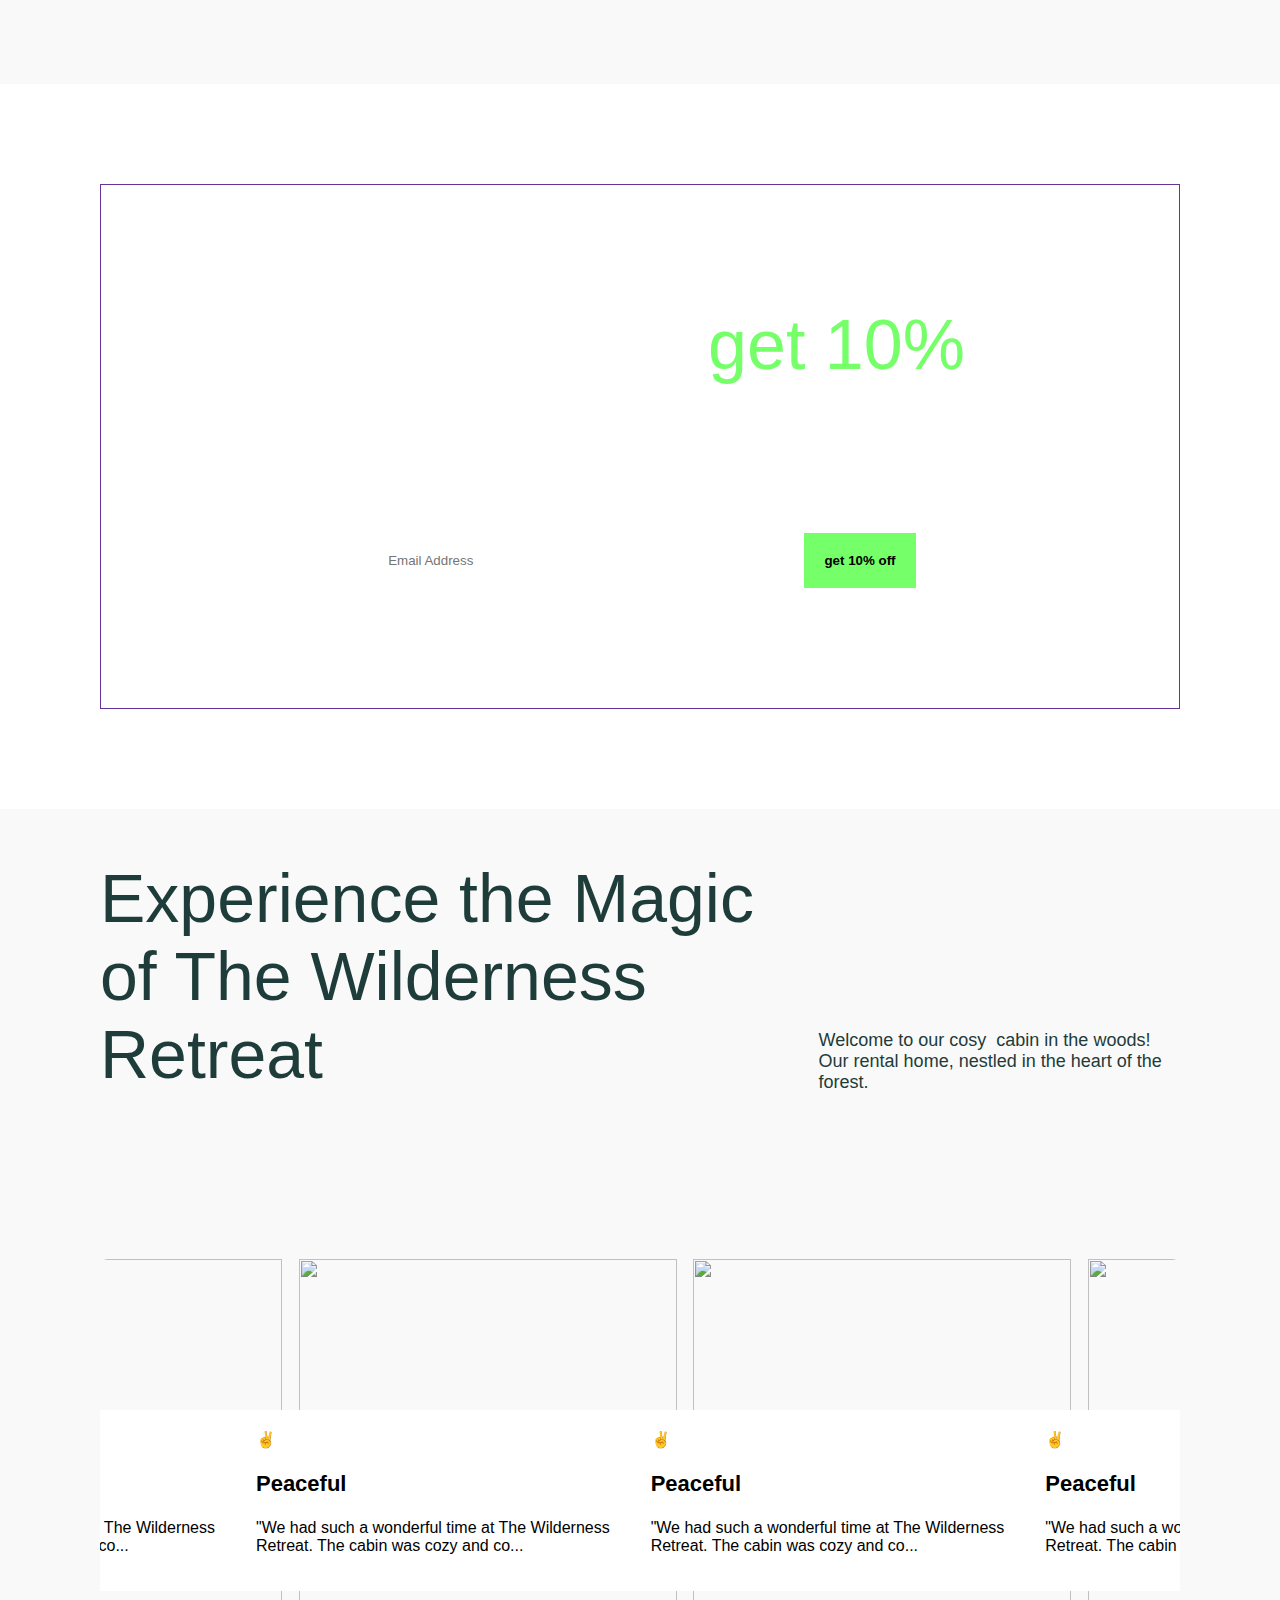
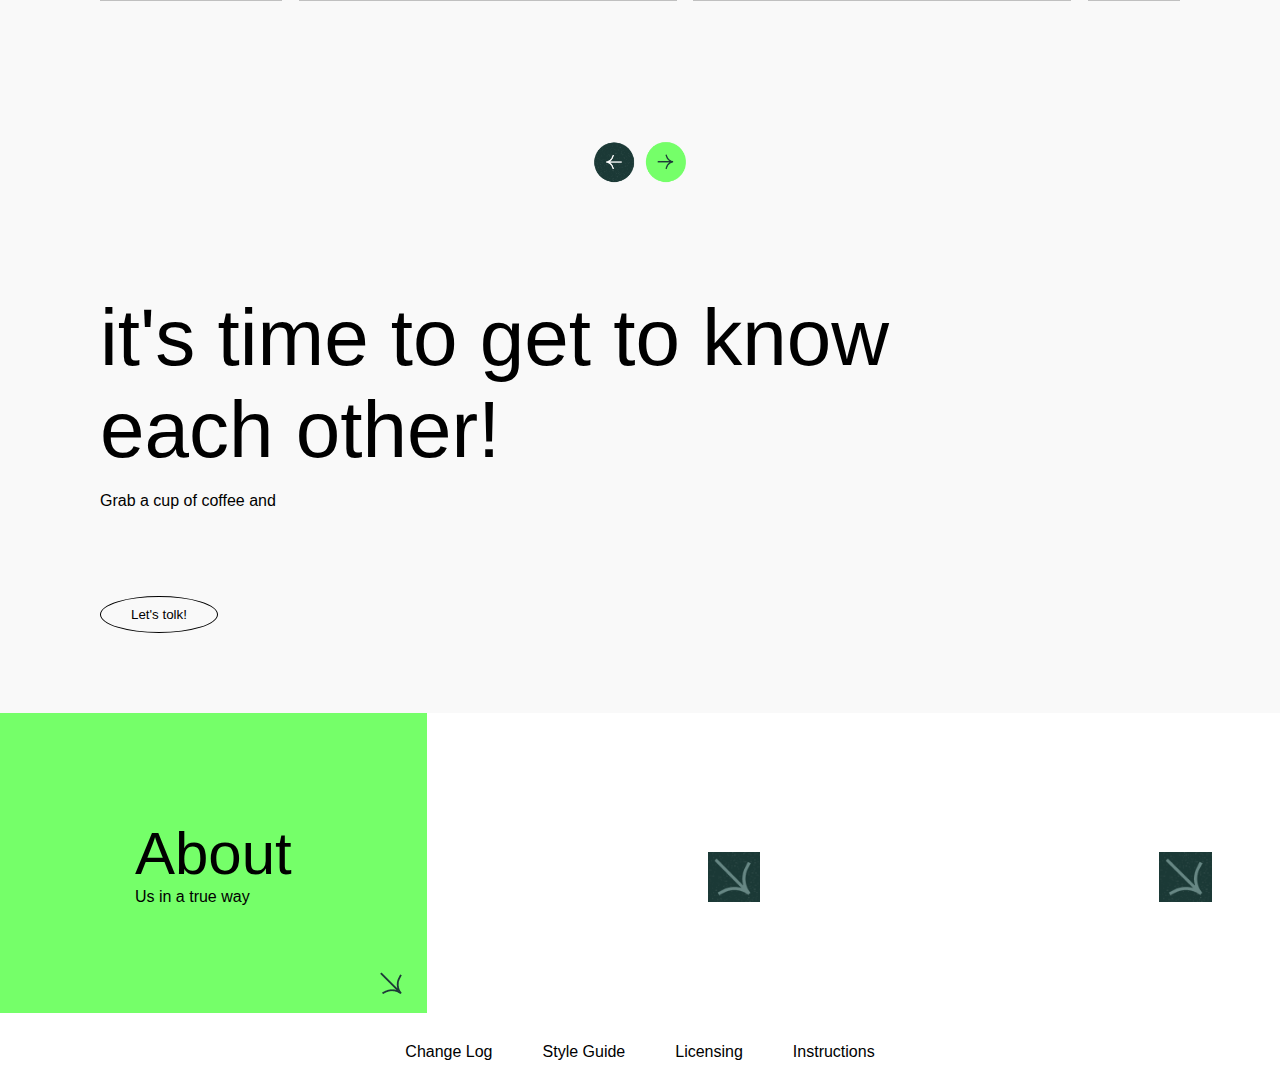
==== commit 58d750c9: "added slider section" ====
--- a/home.html
+++ b/home.html
@@ -259,66 +259,81 @@
             the heart of the forest.
           </div>
         </div>
-        <!-- slider  -->
-        <div class="carousel">
-          <div class="carouselCardContainer">
-            <img src="./imgs/593c99b0a42231db37d3a48e0b23da49.png" alt="" />
-            <div class="carouselCardText">
-              ✌️ <br />
-              <h3>Peaceful</h3>
-              <p>
-                "We had such a wonderful time at The Wilderness Retreat. The
-                cabin was cozy and co...
-              </p>
-            </div>
-          </div>
-
-          <div class="carouselCardContainer">
-            <img src="./imgs/28c791d3e352244f8d75bf4bddf324b4.png" alt="" />
-            <div class="carouselCardText">
-              ✌️ <br />
-              <h3>Peaceful</h3>
-              <p>
-                "We had such a wonderful time at The Wilderness Retreat. The
-                cabin was cozy and co...
-              </p>
-            </div>
-          </div>
-
-          <div class="carouselCardContainer">
-            <img src="./imgs/c1e999e62291ab1c264695ab1f0c1086.png" alt="" />
-            <div class="carouselCardText">
-              ✌️ <br />
-              <h3>Peaceful</h3>
-              <p>
-                "We had such a wonderful time at The Wilderness Retreat. The
-                cabin was cozy and co...
-              </p>
-            </div>
-          </div>
-
-          <div class="carouselCardContainer">
-            <img src="./imgs/c1e999e62291ab1c264695ab1f0c1086.png" alt="" />
-            <div class="carouselCardText">
-              ✌️ <br />
-              <h3>Peaceful</h3>
-              <p>
-                "We had such a wonderful time at The Wilderness Retreat. The
-                cabin was cozy and co...
-              </p>
-            </div>
-          </div>
-        </div>
-        <!-- slider button  -->
-        <div class="sliderButton">
-          <button>
-            <img src="./imgs/Screenshot 2024-07-07 104006.png" alt="" />
-          </button>
-          <button>
-            <img src="./imgs/Screenshot 2024-07-07 104036.png" alt="" />
-          </button>
-        </div>
-      </section>
+      </section>
+
+      <!-- experience slider  -->
+      <div class="wrapper">
+        <i id="left">
+          <img
+            style="width: 91%; border-radius: 100%"
+            src="./imgs/Screenshot 2024-07-07 104006.png"
+            alt=""
+        /></i>
+
+        <ul class="carousel">
+          <li class="card">
+            <div class="carouselCardContainer">
+              <img src="./imgs/593c99b0a42231db37d3a48e0b23da49.png" alt="" />
+              <div class="carouselCardText">
+                ✌️ <br />
+                <h3>Peaceful</h3>
+                <p>
+                  "We had such a wonderful time at The Wilderness Retreat. The
+                  cabin was cozy and co...
+                </p>
+              </div>
+            </div>
+          </li>
+
+          <li class="card">
+            <div class="carouselCardContainer">
+              <img src="./imgs/593c99b0a42231db37d3a48e0b23da49.png" alt="" />
+              <div class="carouselCardText">
+                ✌️ <br />
+                <h3>Peaceful</h3>
+                <p>
+                  "We had such a wonderful time at The Wilderness Retreat. The
+                  cabin was cozy and co...
+                </p>
+              </div>
+            </div>
+          </li>
+
+          <li class="card">
+            <div class="carouselCardContainer">
+              <img src="./imgs/593c99b0a42231db37d3a48e0b23da49.png" alt="" />
+              <div class="carouselCardText">
+                ✌️ <br />
+                <h3>Peaceful</h3>
+                <p>
+                  "We had such a wonderful time at The Wilderness Retreat. The
+                  cabin was cozy and co...
+                </p>
+              </div>
+            </div>
+          </li>
+
+          <li class="card">
+            <div class="carouselCardContainer">
+              <img src="./imgs/593c99b0a42231db37d3a48e0b23da49.png" alt="" />
+              <div class="carouselCardText">
+                ✌️ <br />
+                <h3>Peaceful</h3>
+                <p>
+                  "We had such a wonderful time at The Wilderness Retreat. The
+                  cabin was cozy and co...
+                </p>
+              </div>
+            </div>
+          </li>
+        </ul>
+        <i id="right">
+          <img
+            style="width: 100%; border-radius: 100%"
+            src="./imgs/Screenshot 2024-07-07 104036.png"
+            alt=""
+        /></i>
+      </div>
     </main>
 
     <!-- footer section here  -->
@@ -387,5 +402,7 @@
         <a href="">Instructions</a>
       </div>
     </footer>
+
+    <script src="index.js"></script>
   </body>
 </html>
--- a/style.css
+++ b/style.css
@@ -51,6 +51,7 @@
   margin: auto;
   border-radius: 100%;
   border: 3px dashed green;
+  border-spacing: 10px;
   box-sizing: border-box;
   margin-top: -135px;
   display: flex;
@@ -200,11 +201,83 @@
   color: #1e3c39;
 }
 
-.carousel {
-  display: flex;
-  gap: 100px;
-  padding: 50px 100px;
-}
+/* slider two css  */
+.wrapper {
+  width: 100%;
+  position: relative;
+  background: #f9f9f9;
+  padding: 100px 100px 180px 100px;
+  box-sizing: border-box;
+}
+.wrapper i {
+  bottom: 0%;
+  height: 50px;
+  width: 50px;
+  display: flex;
+  justify-content: center;
+  align-items: center;
+  cursor: pointer;
+  font-size: 1.25rem;
+  border: none;
+  position: absolute;
+  text-align: center;
+  line-height: 50px;
+  background: #f9f9f9;
+  border-radius: 50%;
+  transform: translateY(-50%);
+  transition: transform 0.1s linear;
+}
+.wrapper i:active {
+  transform: translateY(-50%) scale(0.85);
+}
+.wrapper i:first-child {
+  left: 46%;
+}
+.wrapper i:last-child {
+  right: 46%;
+}
+.wrapper .carousel {
+  display: grid;
+  grid-auto-flow: column;
+  grid-auto-columns: calc((100% / 3) - 12px);
+  overflow-x: auto;
+  scroll-snap-type: x mandatory;
+  gap: 60px;
+  border-radius: 8px;
+  scroll-behavior: smooth;
+  scrollbar-width: none;
+}
+.carousel::-webkit-scrollbar {
+  display: none;
+}
+.carousel.no-transition {
+  scroll-behavior: auto;
+}
+.carousel.dragging {
+  scroll-snap-type: none;
+  scroll-behavior: auto;
+}
+.carousel.dragging .card {
+  cursor: grab;
+  user-select: none;
+}
+.carousel :where(.card, .img) {
+  display: flex;
+  justify-content: center;
+  align-items: center;
+}
+.carousel .card {
+  scroll-snap-align: start;
+  height: 342px;
+  list-style: none;
+  background: #f9f9f9;
+  cursor: pointer;
+  padding-bottom: 15px;
+  flex-direction: column;
+  border-radius: 8px;
+  margin-left: -100px;
+}
+
 .carouselCardContainer {
   width: 378px;
   height: 477px;
@@ -231,18 +304,16 @@
   font-size: 16px;
 }
 
-.sliderButton {
-  display: flex;
-  justify-content: center;
-  align-items: center;
-  gap: 30px;
-  padding: 100px;
-}
-.sliderButton button {
-  border: none;
-  border-radius: 100%;
-  padding: 0%;
-  cursor: pointer;
+@media screen and (max-width: 900px) {
+  .wrapper .carousel {
+    grid-auto-columns: calc((100% / 2) - 9px);
+  }
+}
+
+@media screen and (max-width: 600px) {
+  .wrapper .carousel {
+    grid-auto-columns: 100%;
+  }
 }
 
 /* ========================== */
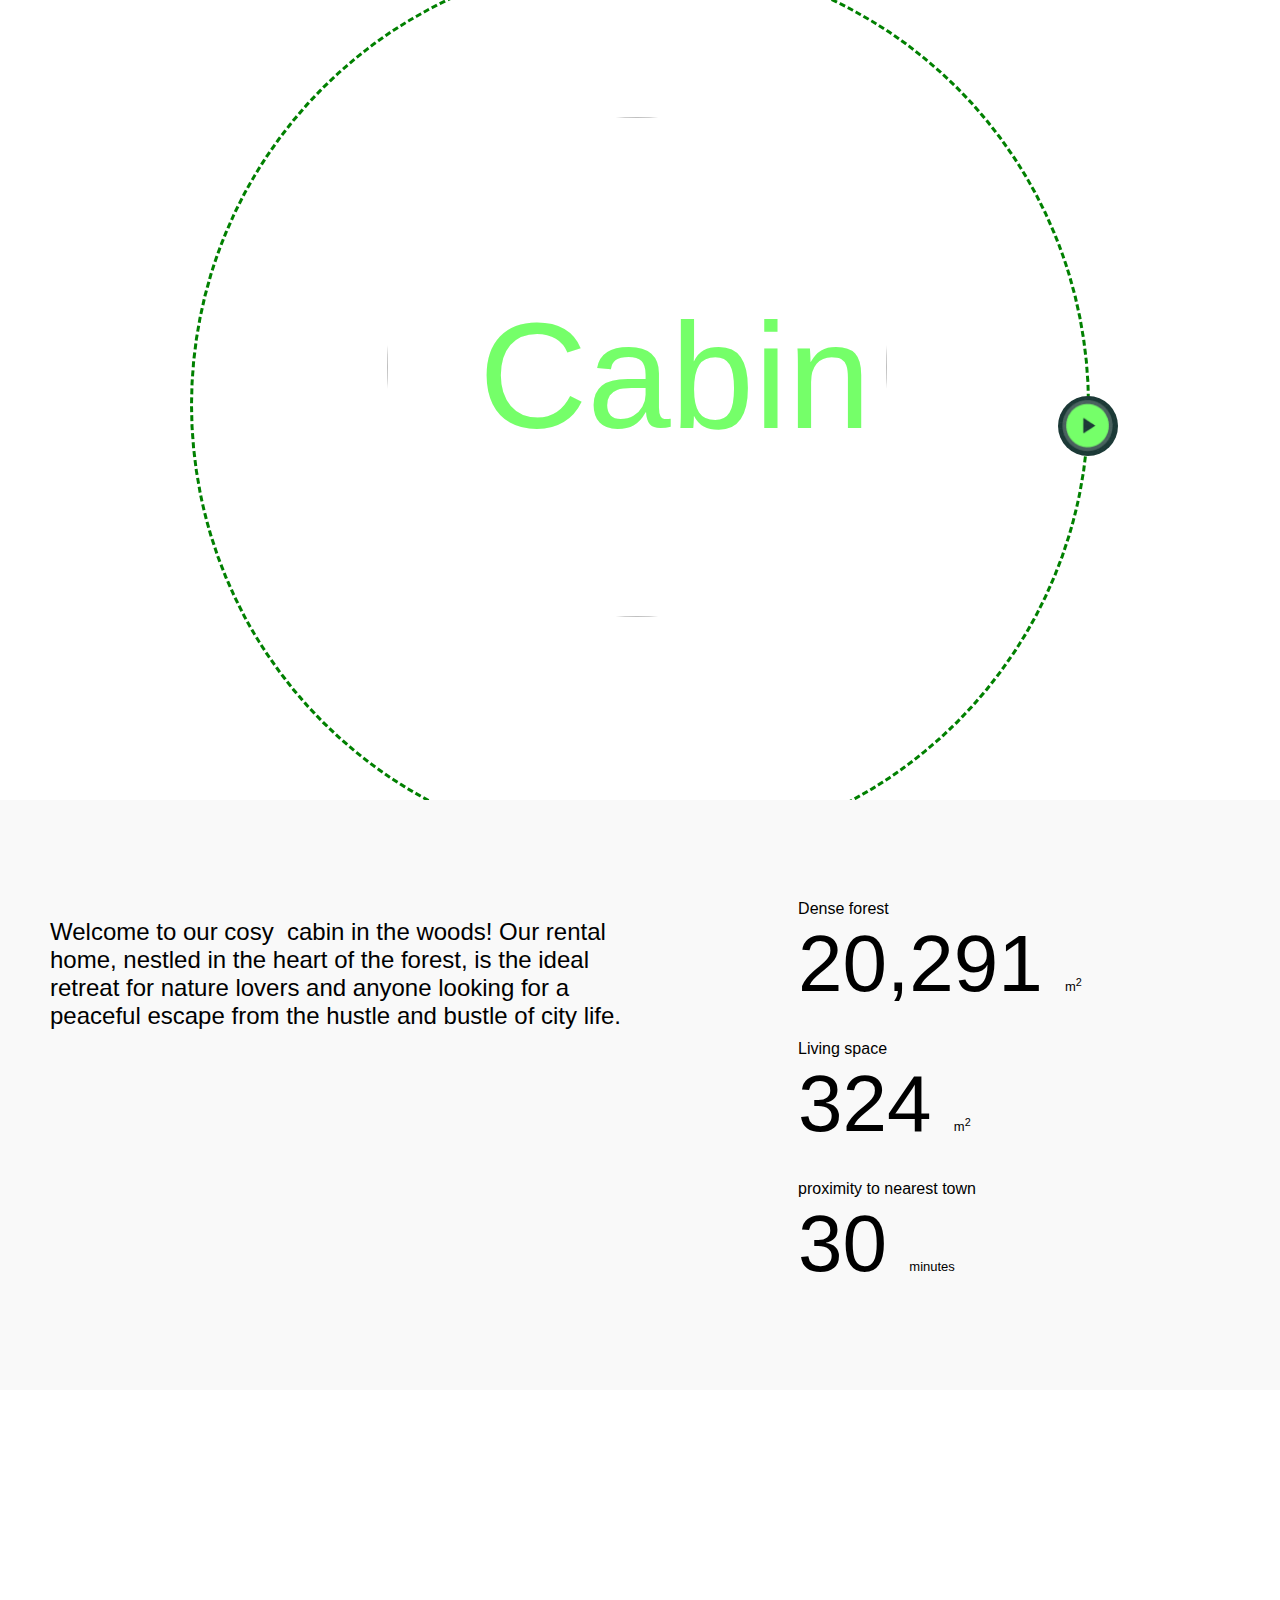
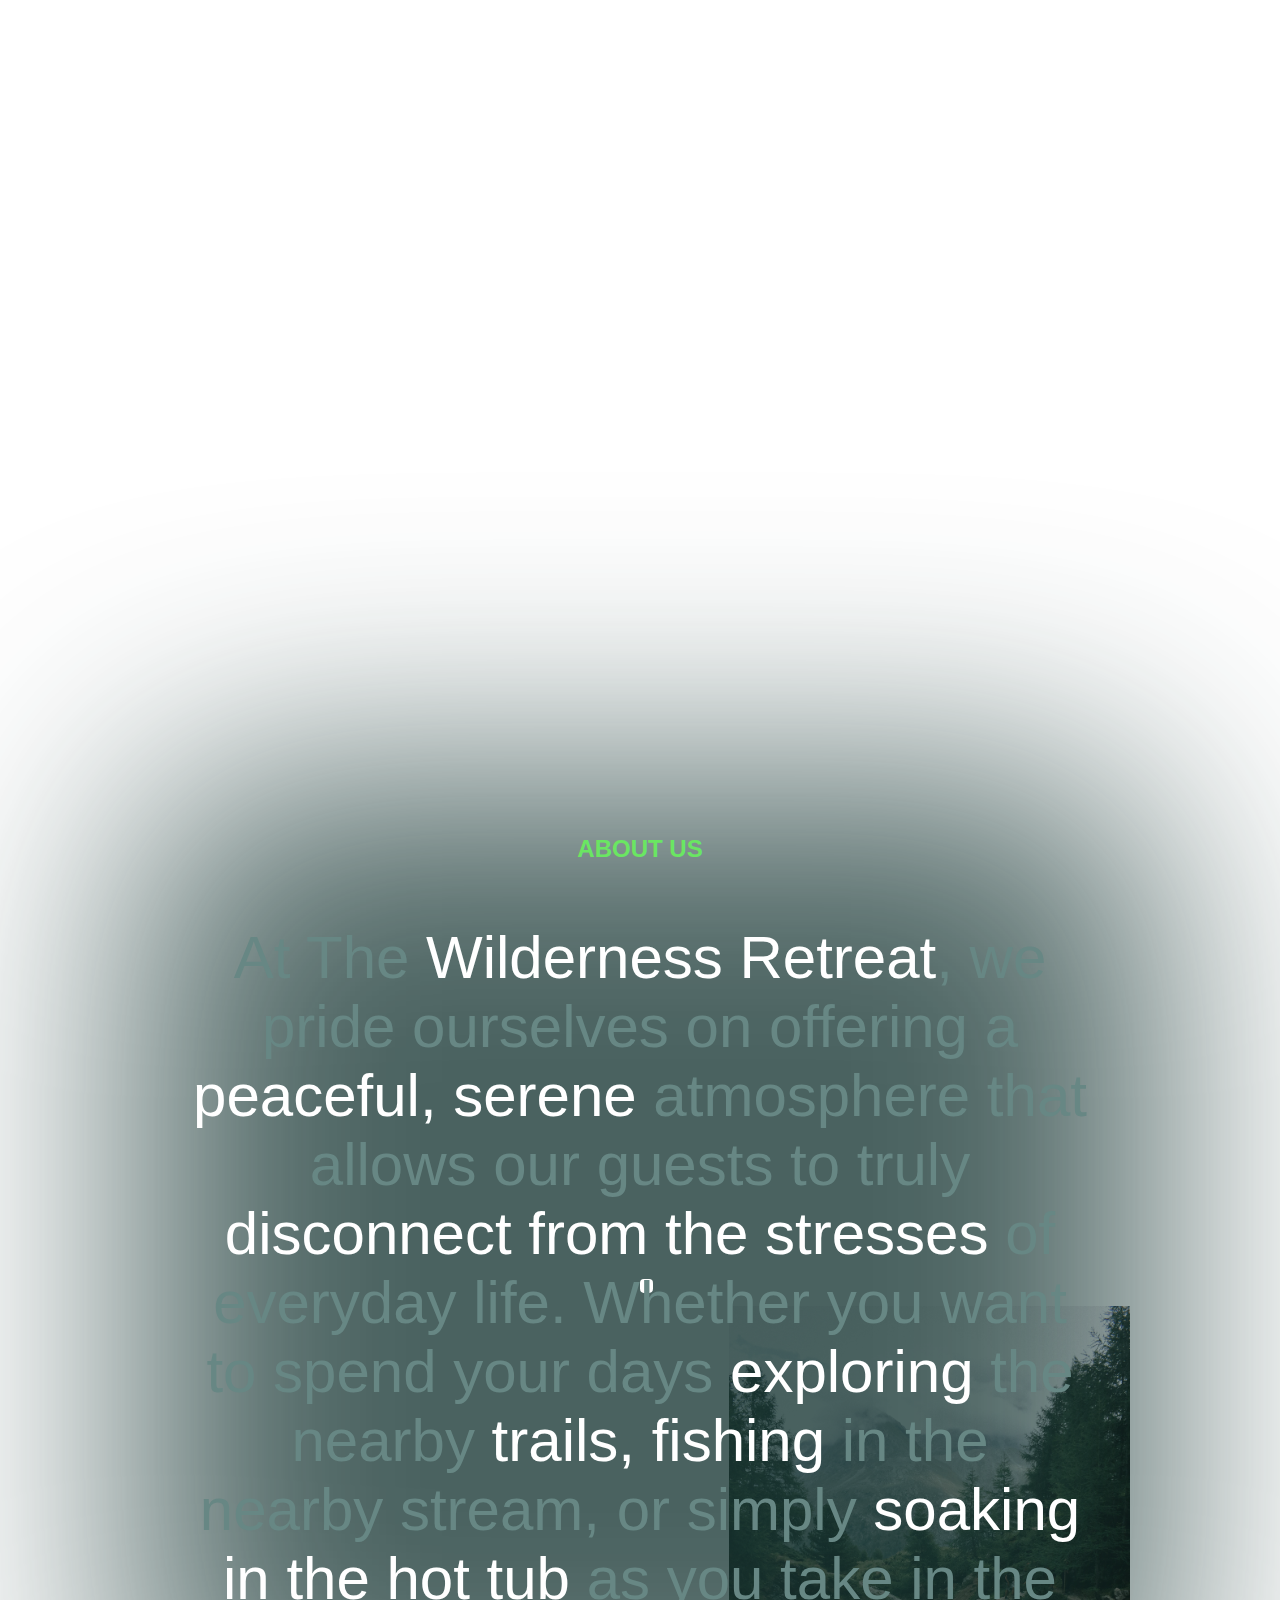
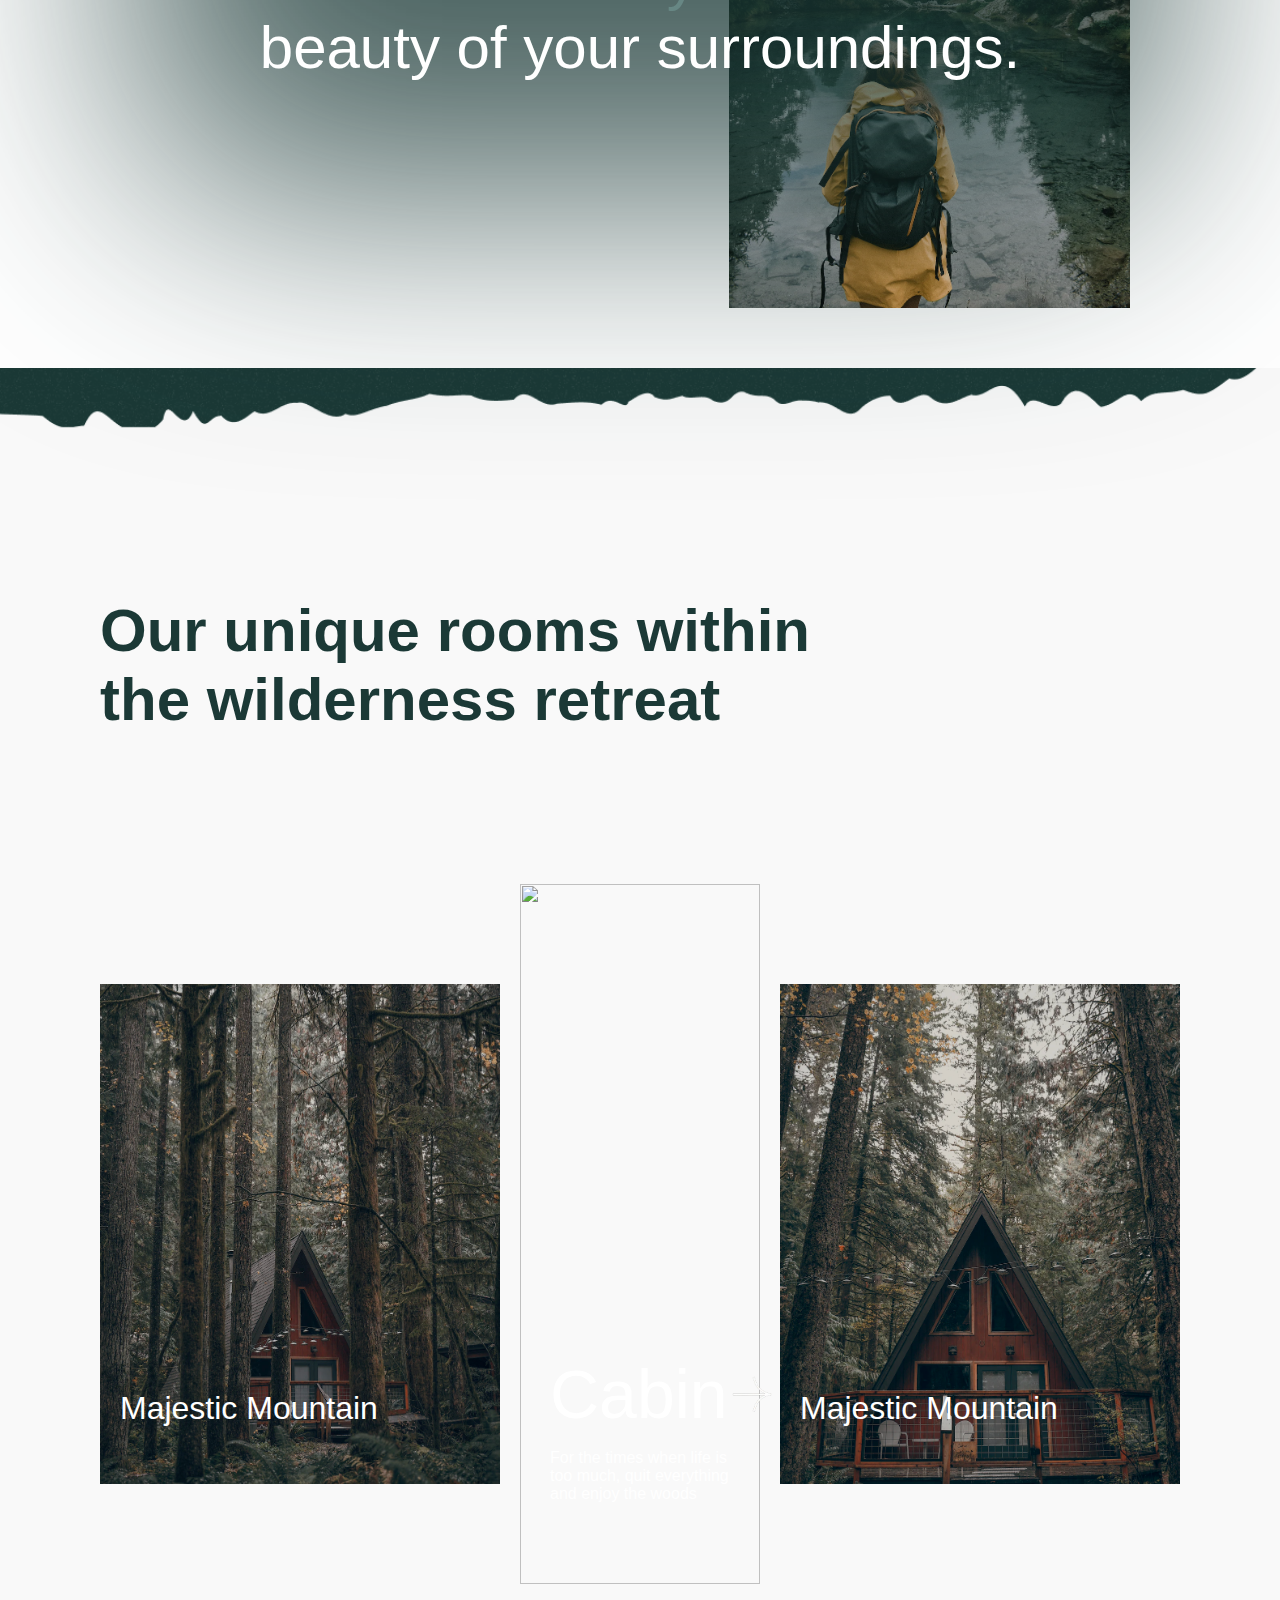
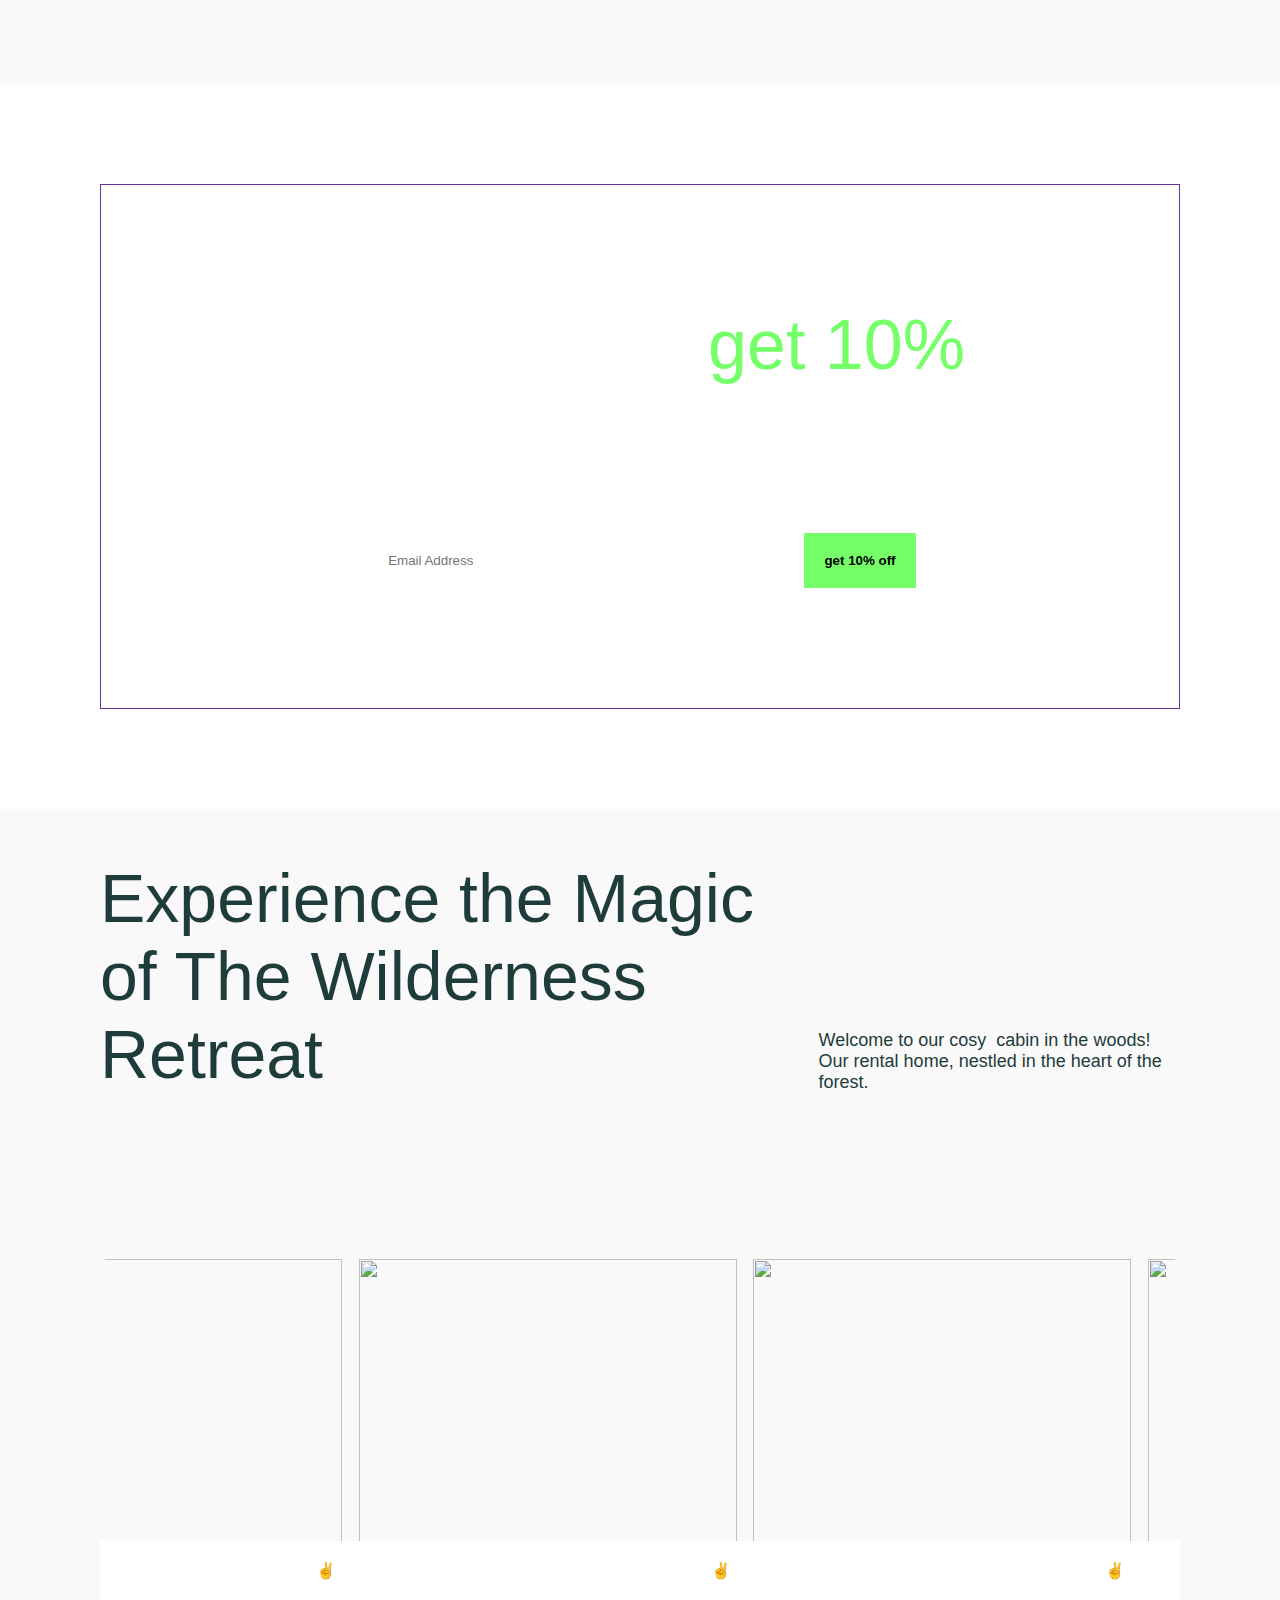
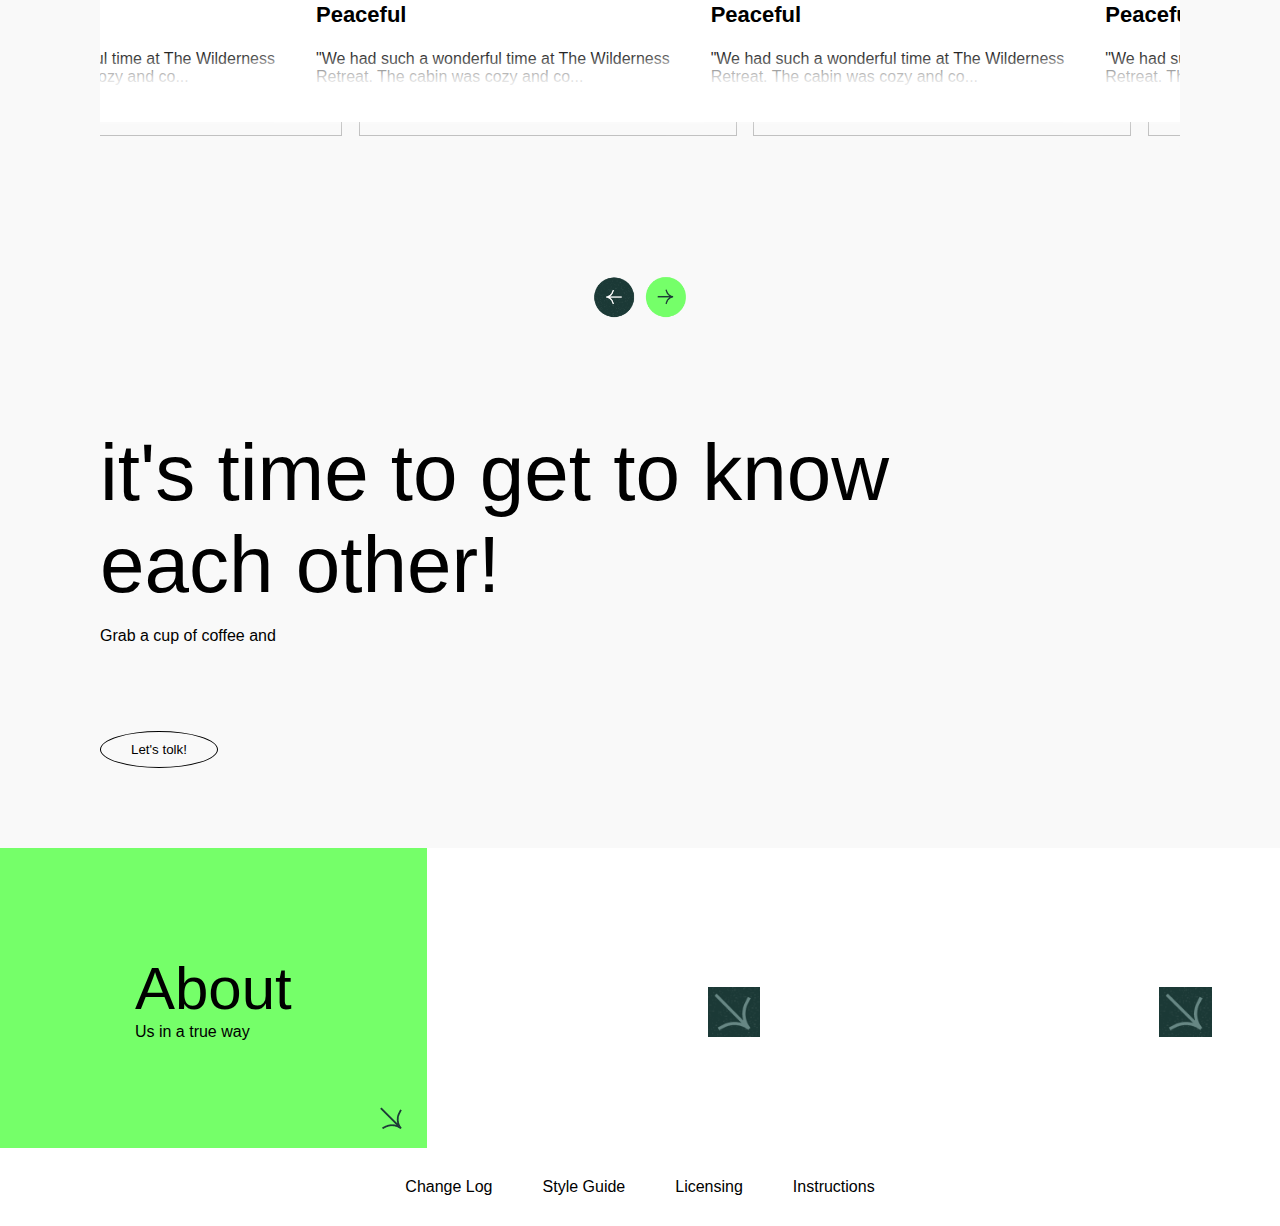
==== commit 9d4e9d20: "update carusel" ====
--- a/home.html
+++ b/home.html
@@ -197,7 +197,7 @@
                   align-items: center;
                 ">
                 <p style="font-size: 68px; margin: 0px">Cabin</p>
-                <img style="width: 40px" src="" alt="" />
+                <img id="next"  style="width: 50px; cursor: pointer;" src="./imgs/Screenshot_2024-07-07_173736-removebg-preview (1).png" alt="" />
               </div>
               <p>
                 For the times when life is too much, quit everything and enjoy
@@ -277,52 +277,68 @@
               <div class="carouselCardText">
                 ✌️ <br />
                 <h3>Peaceful</h3>
-                <p>
+                <p style="position: relative">
+                  "We had such a wonderful time at The Wilderness Retreat. The
+                  cabin was cozy and co...
+                  <div
+                  style="
+                  position: absolute;
+                  bottom: 17%;
+                  left: 0%;
+                    height: 5px;
+                    width: 100%;
+                    box-shadow: -20px 0px 26px 20px white;
+                    margin-top: -10px;
+                  "></div>
+                </p>
+              </div>
+            </div>
+          </li>
+
+          <li class="card">
+            <div class="carouselCardContainer">
+              <img src="./imgs/28c791d3e352244f8d75bf4bddf324b4.png" alt="" />
+              <div class="carouselCardText">
+                ✌️ <br />
+                <h3>Peaceful</h3>
+                <p style="position: relative;">
+                  "We had such a wonderful time at The Wilderness Retreat. The
+                  cabin was cozy and co...
+                  <div
+                  style="
+                  position: absolute;
+                  bottom: 17%;
+                  left: 0%;
+                    height: 5px;
+                    width: 100%;
+                    box-shadow: -20px 0px 26px 20px white;
+                    margin-top: -10px;
+                  "></div>
+                </p>
+              </div>
+            </div>
+          </li>
+
+          <li class="card">
+            <div class="carouselCardContainer">
+              <img src="./imgs/c1e999e62291ab1c264695ab1f0c1086.png" alt="" />
+              <div class="carouselCardText">
+                ✌️ <br />
+                <h3>Peaceful</h3>
+                <p style="position: relative;">
                   "We had such a wonderful time at The Wilderness Retreat. The
                   cabin was cozy and co...
                 </p>
-              </div>
-            </div>
-          </li>
-
-          <li class="card">
-            <div class="carouselCardContainer">
-              <img src="./imgs/593c99b0a42231db37d3a48e0b23da49.png" alt="" />
-              <div class="carouselCardText">
-                ✌️ <br />
-                <h3>Peaceful</h3>
-                <p>
-                  "We had such a wonderful time at The Wilderness Retreat. The
-                  cabin was cozy and co...
-                </p>
-              </div>
-            </div>
-          </li>
-
-          <li class="card">
-            <div class="carouselCardContainer">
-              <img src="./imgs/593c99b0a42231db37d3a48e0b23da49.png" alt="" />
-              <div class="carouselCardText">
-                ✌️ <br />
-                <h3>Peaceful</h3>
-                <p>
-                  "We had such a wonderful time at The Wilderness Retreat. The
-                  cabin was cozy and co...
-                </p>
-              </div>
-            </div>
-          </li>
-
-          <li class="card">
-            <div class="carouselCardContainer">
-              <img src="./imgs/593c99b0a42231db37d3a48e0b23da49.png" alt="" />
-              <div class="carouselCardText">
-                ✌️ <br />
-                <h3>Peaceful</h3>
-                <p>
-                  "We had such a wonderful time at The Wilderness Retreat. The
-                  cabin was cozy and co...
-                </p>
+                <div
+                style="
+                position: absolute;
+                bottom: 17%;
+                left: 0%;
+                  height: 5px;
+                  width: 100%;
+                  box-shadow: -20px 0px 26px 20px white;
+                  margin-top: -10px;
+                "></div>
               </div>
             </div>
           </li>
--- a/style.css
+++ b/style.css
@@ -268,7 +268,6 @@
 }
 .carousel .card {
   scroll-snap-align: start;
-  height: 342px;
   list-style: none;
   background: #f9f9f9;
   cursor: pointer;
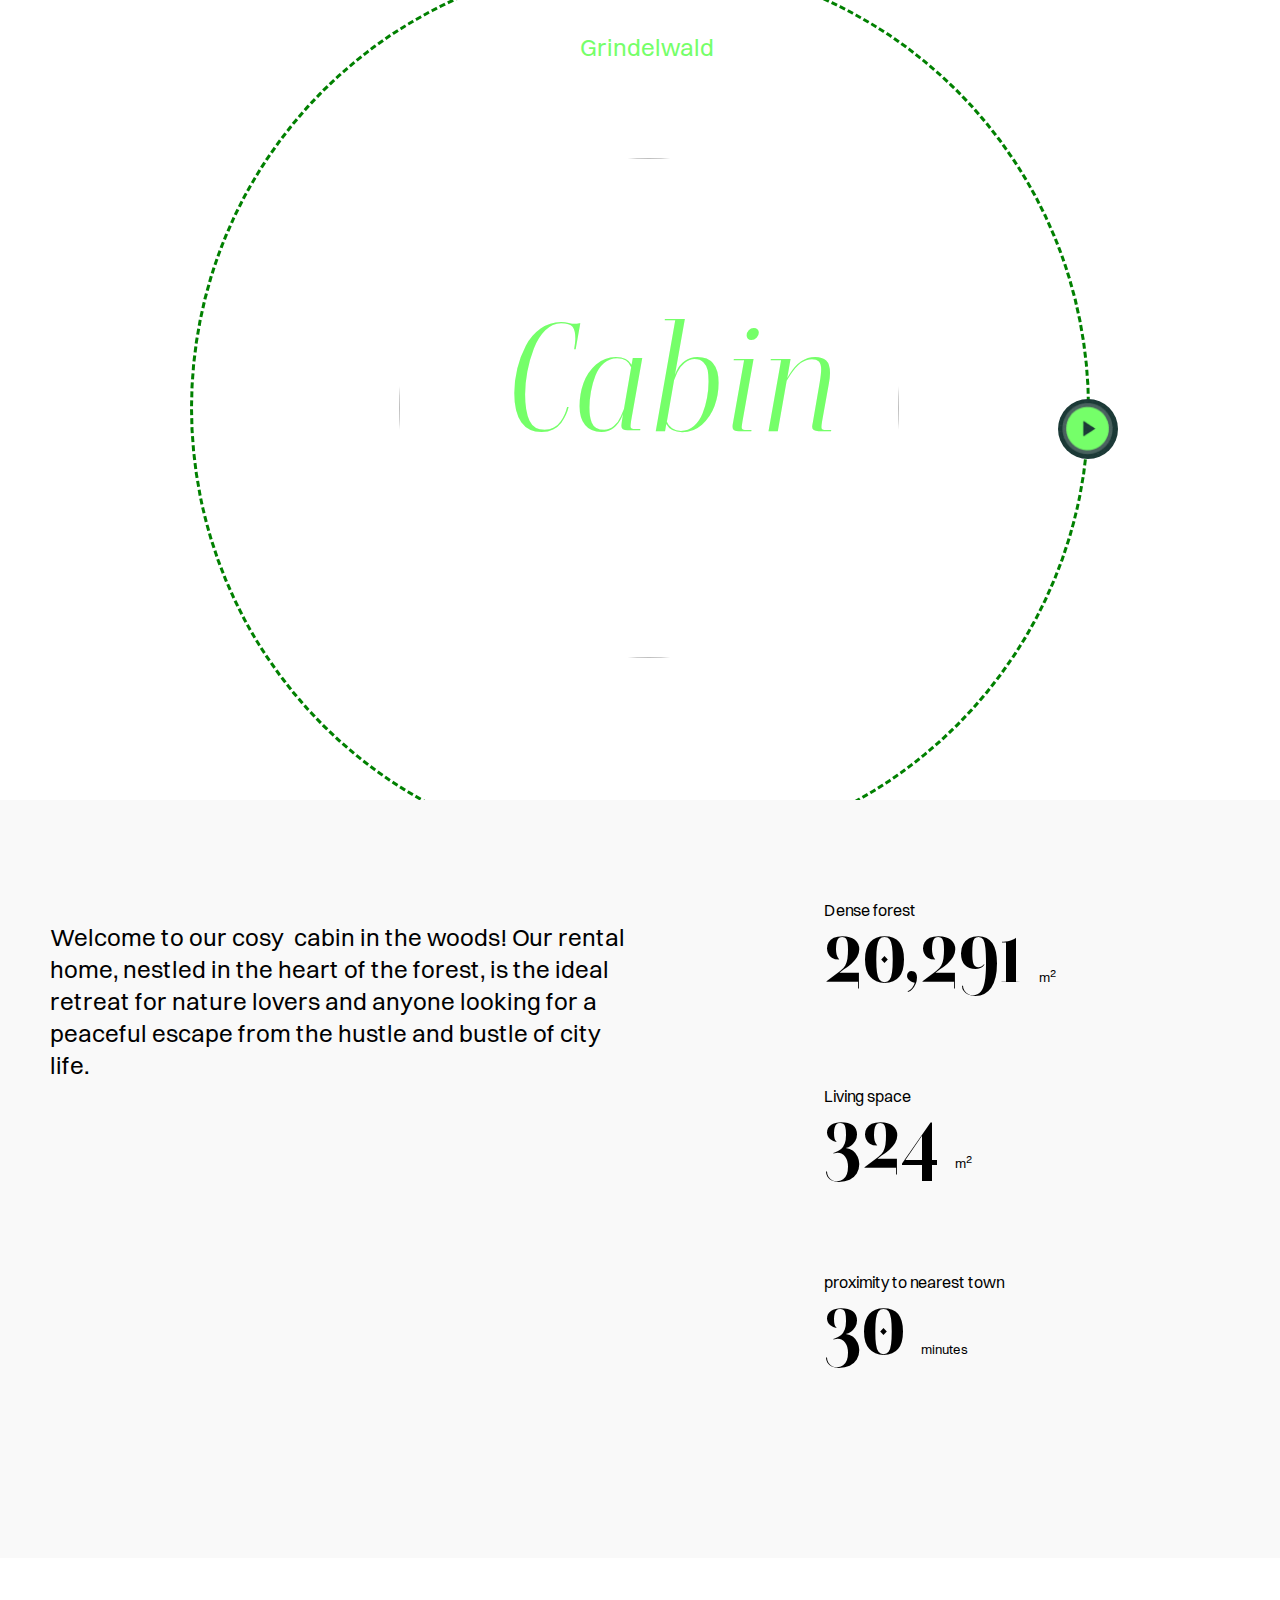
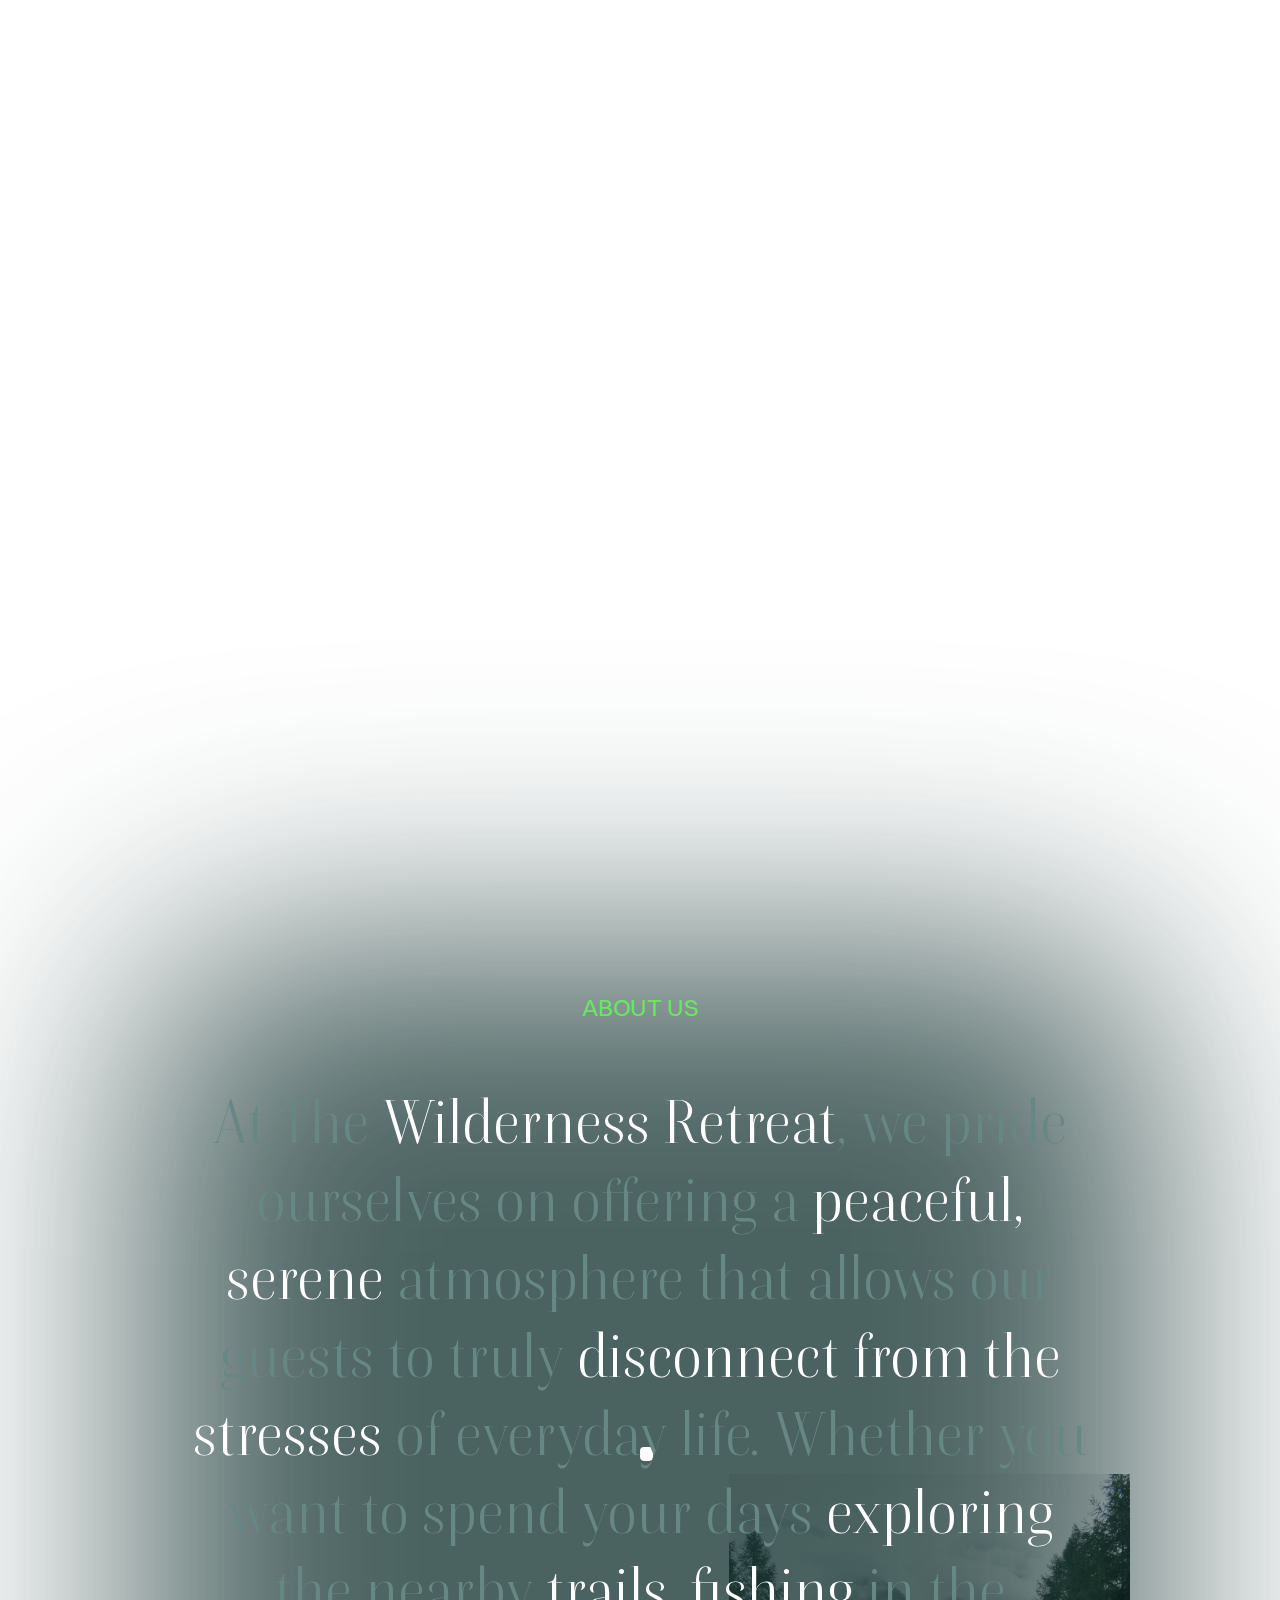
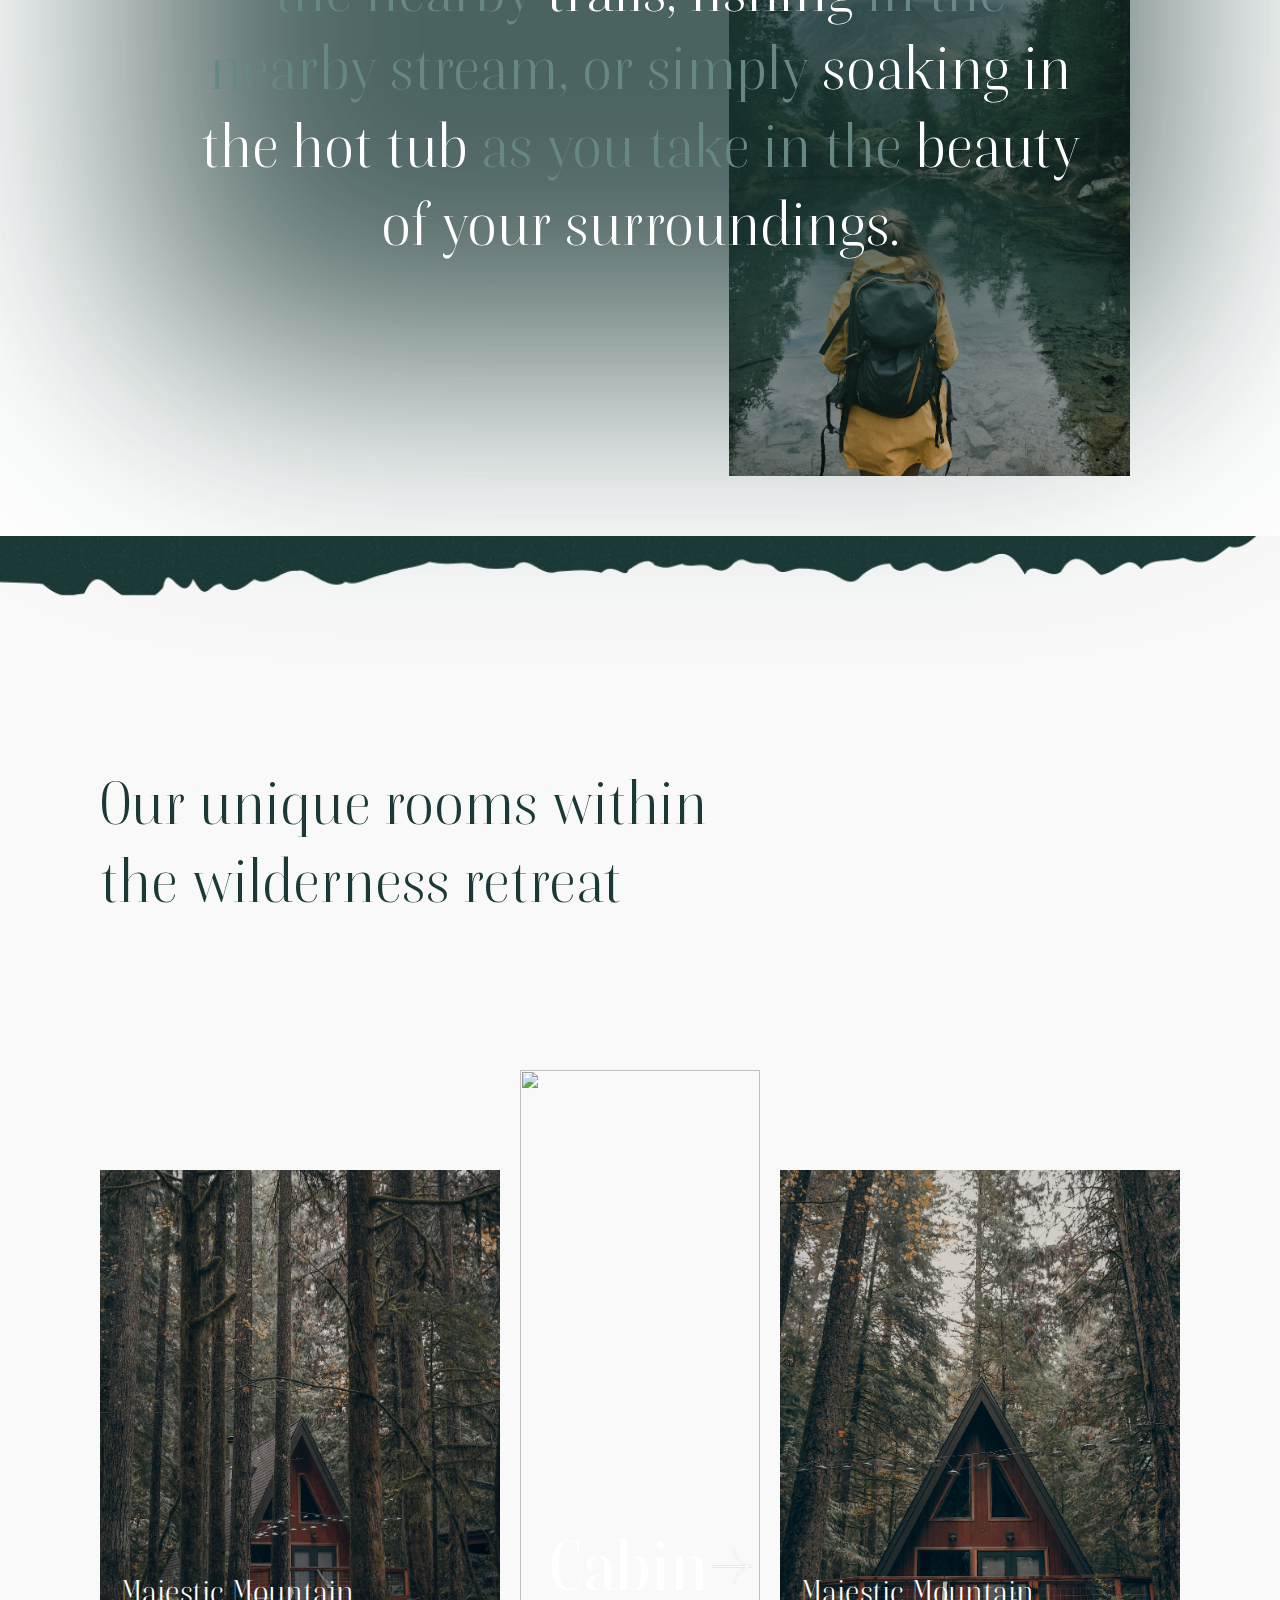
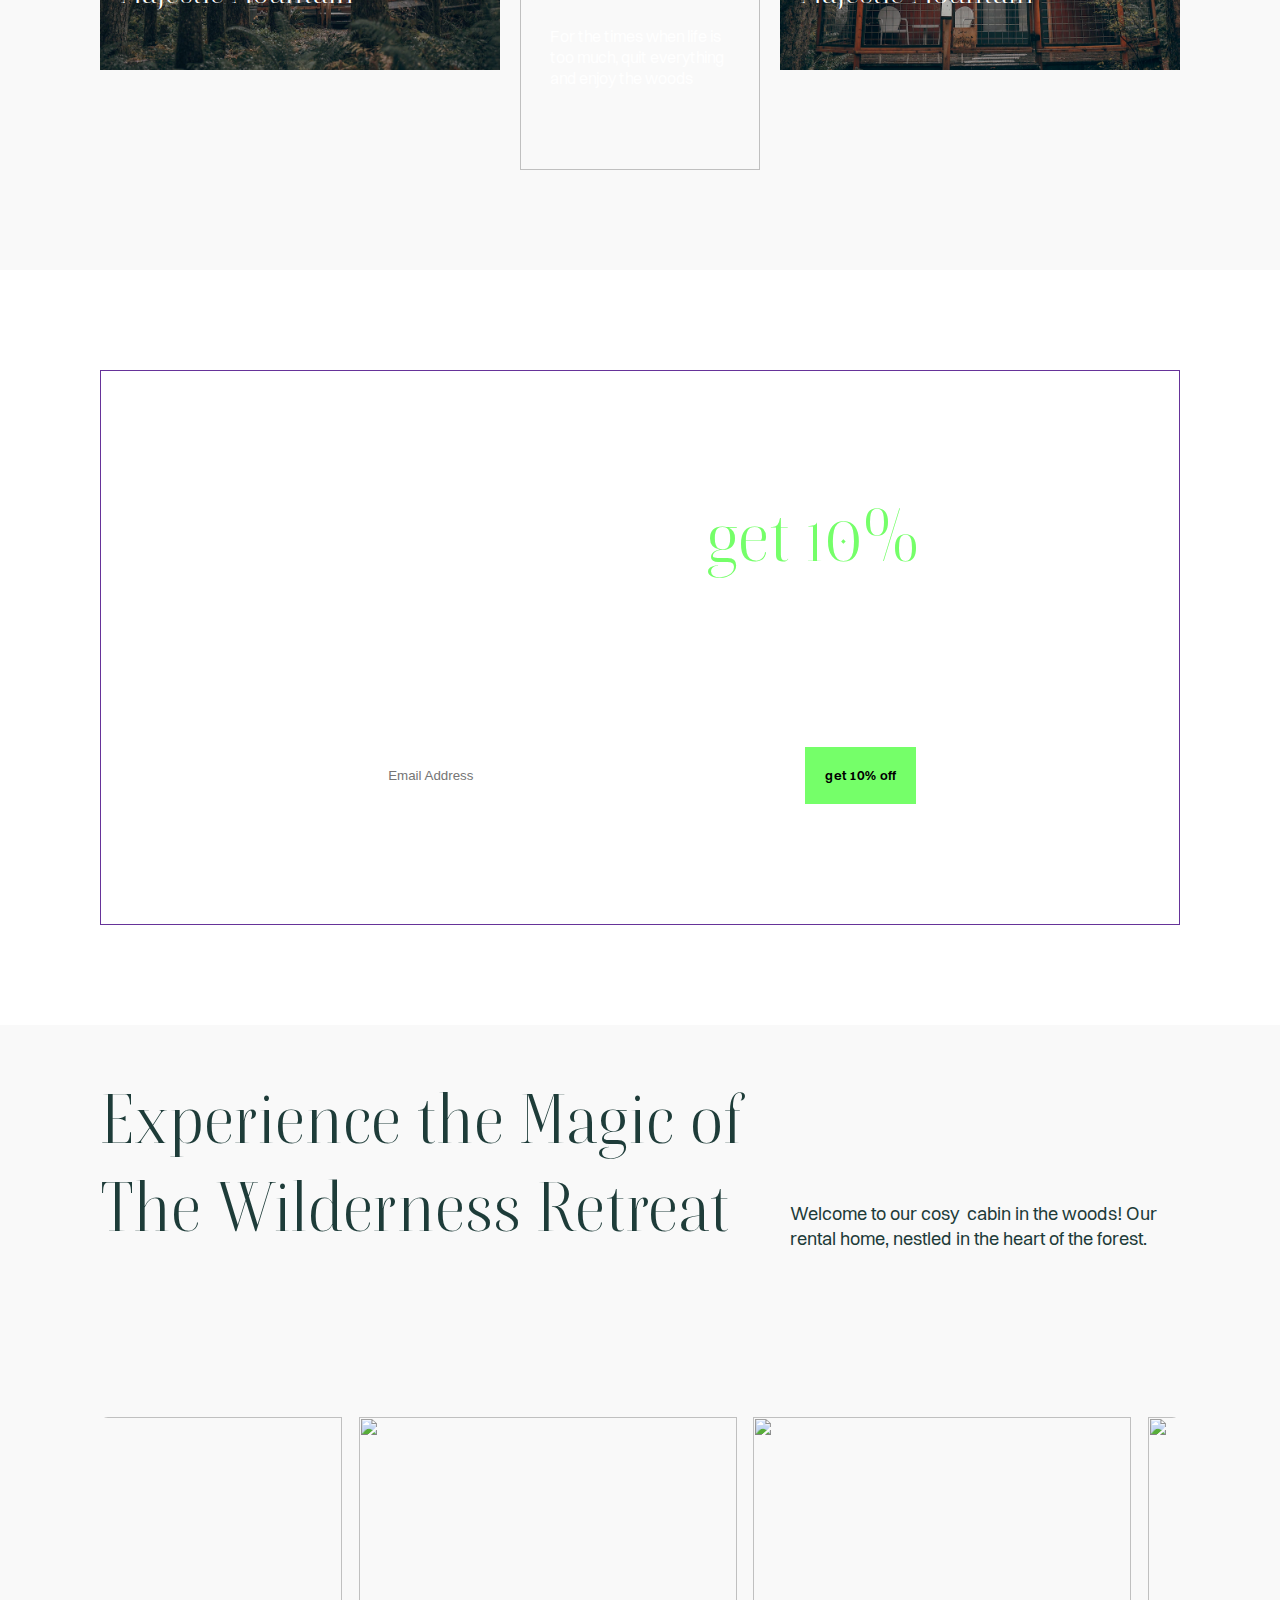
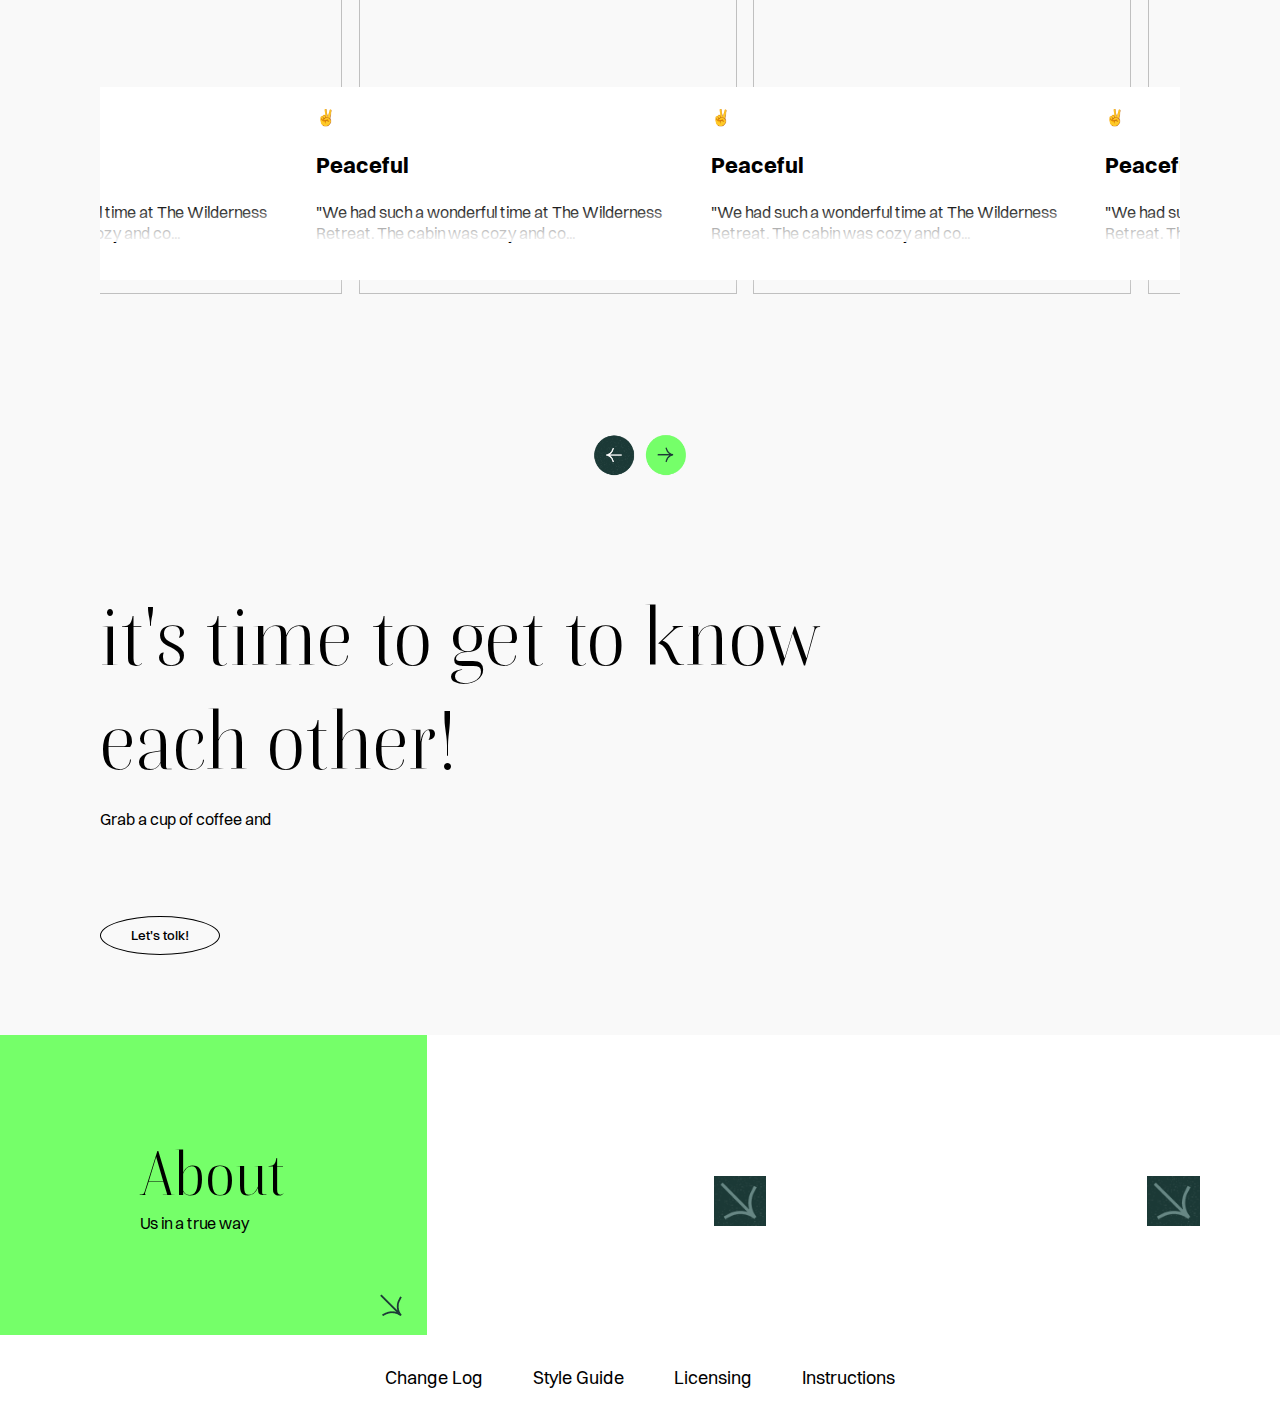
==== commit ff684f3d: "apply fonts in text and complete full design" ====
--- a/home.html
+++ b/home.html
@@ -8,18 +8,24 @@
       name="viewport"
       content="width=device-width, initial-scale=1, shrink-to-fit=no" />
 
+      <!-- boska font link  -->
+       <link rel="stylesheet" href="./fontsCSS/boska.css">
+
+       <!-- switzer font css -->
+        <link rel="stylesheet" href="./fontsCSS/switzer.css">
+
     <!-- external css file link  -->
     <link rel="stylesheet" href="style.css" />
   </head>
 
   <body>
     <header>
-      <nav>
+      <nav class="Switzer-Variable font-400">
         <ul class="nav-links">
           <li><a href="#">Home</a></li>
           <li><a href="#">About</a></li>
         </ul>
-        <a href="#" style="text-decoration: none; color: white">
+        <a href="#" style="text-decoration: none; color: #75ff69">
           <div class="logo">
             <img
               style="width: 30px"
@@ -34,7 +40,7 @@
         </ul>
       </nav>
       <!-- banner section  -->
-      <section id="banner">
+      <section id="banner" class="boska-Variable">
         <img
           src="./imgs/Screenshot 2024-07-07 025210.png"
           class="play"
@@ -54,12 +60,14 @@
             >Cosy</span
           >
           <span
+          class="boska-Italic font-400"
             style="
               font-size: 150px;
               display: block;
               text-align: center;
               margin-left: 70px;
               color: #75ff69;
+              font-style: italic !important;
             "
             >Cabin</span
           >
@@ -67,8 +75,8 @@
             style="
               display: block;
               text-align: center;
-              margin-bottom: -50px;
-              font-size: large;
+              margin-bottom: -74px;
+              font-size: 32px;
             ">
             in the</span
           >
@@ -87,7 +95,7 @@
     </header>
     <main>
       <!-- section two  -->
-      <section id="sectionTwo">
+      <section id="sectionTwo" class="Switzer-Variable font-400">
         <!-- flex colunm -->
         <div style="flex: 1 1 0%">
           <img
@@ -105,22 +113,25 @@
           <div>
             <div>
               <p style="margin: 0px">Dense forest</p>
-              <p style="font-size: 80px; margin: 0px">
-                20,291 <span style="font-size: small">m<sup>2</sup></span>
+              <p style="font-size: 80px; margin-top: -20px" >
+                <span class="boska-Variable font-700">20,291</span>
+                 <span style="font-size: small">m<sup>2</sup></span>
               </p>
             </div>
 
-            <div style="margin-top: 30px">
+            <div >
               <p style="margin: 0px">Living space</p>
-              <p style="font-size: 80px; margin: 0px">
-                324 <span style="font-size: small">m<sup>2</sup></span>
+              <p style="font-size: 80px; margin-top: -20px">
+                <span class="boska-Variable font-700">324</span>
+                 <span style="font-size: small">m<sup>2</sup></span>
               </p>
             </div>
 
-            <div style="margin-top: 30px">
+            <div >
               <p style="margin: 0px">proximity to nearest town</p>
-              <p style="font-size: 80px; margin: 0px">
-                30 <span style="font-size: small">minutes</span>
+              <p style="font-size: 80px; margin-top: -20px">
+                <span class="boska-Variable font-700">30</span>
+                 <span style="font-size: small">minutes</span>
               </p>
             </div>
           </div>
@@ -133,8 +144,8 @@
       <!-- about section  -->
       <section id="about">
         <div class="aboutContent">
-          <h2 style="font-size: 24px; color: #6ae662">ABOUT US</h2>
-          <p style="font-size: 60px; color: #678784">
+          <h2 style="font-size: 24px; color: #6ae662" class="Switzer-Variable font-400">ABOUT US</h2>
+          <p style="font-size: 60px; color: #678784;" class="boska-Variable  font-400">
             At The <span style="color: #ffffff">Wilderness Retreat</span>, we
             pride ourselves on offering a
             <span style="color: #ffffff"> peaceful, serene</span> atmosphere
@@ -155,7 +166,7 @@
       <section id="uniqueRoom">
         <img src="./imgs/Screenshot 2024-07-07 020619.png" alt="" />
         <div class="uniqueRoomContent">
-          <h2>
+          <h2 class="boska-Variable font-400">
             Our unique rooms within <br />
             the wilderness retreat
           </h2>
@@ -165,7 +176,7 @@
         <div class="roomContainer">
           <div style="height: 500px; width: 400px; position: relative">
             <img src="./imgs/821d066f18e32a53171956767504e8a6.png" alt="" />
-            <p
+            <p class="boska-Variable font-400"
               style="position: absolute; bottom: 5%; left: 5%; font-size: 32px">
               Majestic Mountain
             </p>
@@ -196,10 +207,10 @@
                   justify-content: space-between;
                   align-items: center;
                 ">
-                <p style="font-size: 68px; margin: 0px">Cabin</p>
+                <p style="font-size: 68px; margin: 0px" class="boska-Variable font-500">Cabin</p>
                 <img id="next"  style="width: 50px; cursor: pointer;" src="./imgs/Screenshot_2024-07-07_173736-removebg-preview (1).png" alt="" />
               </div>
-              <p>
+              <p class="Switzer-Variable font-400">
                 For the times when life is too much, quit everything and enjoy
                 the woods
               </p>
@@ -208,7 +219,7 @@
 
           <div style="height: 500px; width: 400px; position: relative">
             <img src="./imgs/d574b366822ae623b04eaa800d9542a3.png" alt="" />
-            <p
+            <p class="boska-Variable font-400"
               style="position: absolute; bottom: 5%; left: 5%; font-size: 32px">
               Majestic Mountain
             </p>
@@ -219,11 +230,11 @@
       <!-- signUp section  -->
       <section id="signUp">
         <div class="signUpContainer">
-          <p style="font-size: 70px; margin: 0px">
+          <p style="font-size: 70px; margin: 0px" class="boska-Variable font-400">
             Sign up and <span style="color: #75ff69">get 10% </span> <br />
             off your stay
           </p>
-          <p>
+          <p class="Switzer-Variable font-400">
             Not boring old news, just updates for our rentals. <br />
             Take up on our offers.
           </p>
@@ -242,6 +253,7 @@
                   border: none;
                   font-weight: bold;
                 "
+                class="Switzer-Variable font-600"
                 type="submit"
                 value="get 10% off" />
             </span>
@@ -251,10 +263,10 @@
       <!-- experience section  -->
       <section id="experience">
         <div class="experienceHeading">
-          <div style="font-size: 68px">
+          <div style="font-size: 68px" class="boska-Variable font-400">
             Experience the Magic of The Wilderness Retreat
           </div>
-          <div style="font-size: 18px">
+          <div style="font-size: 18px" class="Switzer-Variable font-400">
             Welcome to our cosy  cabin in the woods! Our rental home, nestled in
             the heart of the forest.
           </div>
@@ -262,7 +274,7 @@
       </section>
 
       <!-- experience slider  -->
-      <div class="wrapper">
+      <div class="wrapper Switzer-Variable font-400">
         <i id="left">
           <img
             style="width: 91%; border-radius: 100%"
@@ -357,12 +369,12 @@
       <!-- footer row one  -->
       <div class="footerRowOne">
         <div style="color: black">
-          <p style="font-size: 80px; margin: 0px">
+          <p style="font-size: 80px; margin: 0px" class="boska-Variable font-400">
             it's time to get to know <br />
             each other!
           </p>
-          <p>Grab a cup of coffee and</p>
-          <button>Let's tolk!</button>
+          <p class="Switzer-Variable font-400">Grab a cup of coffee and</p>
+          <button class="Switzer-Variable font-500">Let's tolk!</button>
         </div>
         <div style="display: flex; justify-content: center; flex: 1 1 0%">
           <img
@@ -376,8 +388,8 @@
           style="background: #75ff69; color: black; position: relative"
           href="">
           <div>
-            <span style="font-size: 60px">About</span> <br />
-            <span>Us in a true way </span>
+            <span style="font-size: 60px" class="boska-Variable font-400">About</span> <br />
+            <span class="Switzer-Variable font-400">Us in a true way </span>
             <img
               style="position: absolute; bottom: 5%; right: 5%"
               src="./imgs/Screenshot 2024-07-07 014657.png"
@@ -387,8 +399,8 @@
 
         <a style="color: white; position: relative" href="">
           <div>
-            <span>See our </span> <br />
-            <span style="font-size: 60px">About</span> &nbsp; &nbsp; &nbsp;
+            <span class="Switzer-Variable font-400">See our </span> <br />
+            <span style="font-size: 60px" class="boska-Variable font-400">Rooms</span> &nbsp; &nbsp; &nbsp;
 
             <img
               style="height: 50px; margin-bottom: -10px"
@@ -399,8 +411,8 @@
 
         <a style="color: white; position: relative" href="">
           <div>
-            <span>You can </span> <br />
-            <span style="font-size: 60px">Contact</span> &nbsp; &nbsp; &nbsp;
+            <span class="Switzer-Variable font-400">You can </span> <br />
+            <span style="font-size: 60px" class="boska-Variable font-400">Contact</span> &nbsp; &nbsp; &nbsp;
 
             <img
               style="height: 50px; margin-bottom: -10px"
@@ -411,7 +423,7 @@
       </div>
 
       <!-- footer link  -->
-      <div class="footerLink">
+      <div class="footerLink Switzer-Variable font-400">
         <a href="">Change Log</a>
         <a href="">Style Guide</a>
         <a href="">Licensing</a>
--- a/fontsCSS/boska.css
+++ b/fontsCSS/boska.css
@@ -0,0 +1,152 @@
+@font-face {
+  font-family: "Boska-Extralight";
+  src: url("../fonts/boska/fonts/Boska-Extralight.woff2") format("woff2"),
+    url("../fonts/boska/fonts/Boska-Extralight.woff") format("woff"),
+    url("../fonts/boska/fonts/Boska-Extralight.ttf") format("truetype");
+  font-weight: 200;
+  font-display: swap;
+  font-style: normal;
+}
+@font-face {
+  font-family: "Boska-ExtralightItalic";
+  src: url("../fonts/boska/fonts/Boska-ExtralightItalic.woff2") format("woff2"),
+    url("../fonts/boska/fonts/Boska-ExtralightItalic.woff") format("woff"),
+    url("../fonts/boska/fonts/Boska-ExtralightItalic.ttf") format("truetype");
+  font-weight: 200;
+  font-display: swap;
+  font-style: italic;
+}
+@font-face {
+  font-family: "Boska-Light";
+  src: url("../fonts/boska/fonts/Boska-Light.woff2") format("woff2"),
+    url("../fonts/boska/fonts/Boska-Light.woff") format("woff"),
+    url("../fonts/boska/fonts/Boska-Light.ttf") format("truetype");
+  font-weight: 300;
+  font-display: swap;
+  font-style: normal;
+}
+@font-face {
+  font-family: "Boska-LightItalic";
+  src: url("../fonts/boska/fonts/Boska-LightItalic.woff2") format("woff2"),
+    url("../fonts/boska/fonts/Boska-LightItalic.woff") format("woff"),
+    url("../fonts/boska/fonts/Boska-LightItalic.ttf") format("truetype");
+  font-weight: 300;
+  font-display: swap;
+  font-style: italic;
+}
+@font-face {
+  font-family: "Boska-Regular";
+  src: url("../fonts/boska/fonts/Boska-Regular.woff2") format("woff2"),
+    url("../fonts/boska/fonts/Boska-Regular.woff") format("woff"),
+    url("../fonts/boska/fonts/Boska-Regular.ttf") format("truetype");
+  font-weight: 400;
+  font-display: swap;
+  font-style: normal;
+}
+@font-face {
+  font-family: "Boska-Italic";
+  src: url("../fonts/boska/fonts/Boska-Italic.woff2") format("woff2"),
+    url("../fonts/boska/fonts/Boska-Italic.woff") format("woff"),
+    url("../fonts/boska/fonts/Boska-Italic.ttf") format("truetype");
+  font-weight: 400;
+  font-display: swap;
+  font-style: italic;
+}
+@font-face {
+  font-family: "Boska-Medium";
+  src: url("../fonts/boska/fonts/Boska-Medium.woff2") format("woff2"),
+    url("../fonts/boska/fonts/Boska-Medium.woff") format("woff"),
+    url("../fonts/boska/fonts/Boska-Medium.ttf") format("truetype");
+  font-weight: 500;
+  font-display: swap;
+  font-style: normal;
+}
+@font-face {
+  font-family: "Boska-MediumItalic";
+  src: url("../fonts/boska/fonts/Boska-MediumItalic.woff2") format("woff2"),
+    url("../fonts/boska/fonts/Boska-MediumItalic.woff") format("woff"),
+    url("../fonts/boska/fonts/Boska-MediumItalic.ttf") format("truetype");
+  font-weight: 500;
+  font-display: swap;
+  font-style: italic;
+}
+@font-face {
+  font-family: "Boska-Bold";
+  src: url("../fonts/boska/fonts/Boska-Bold.woff2") format("woff2"),
+    url("../fonts/boska/fonts/Boska-Bold.woff") format("woff"),
+    url("../fonts/boska/fonts/Boska-Bold.ttf") format("truetype");
+  font-weight: 700;
+  font-display: swap;
+  font-style: normal;
+}
+@font-face {
+  font-family: "Boska-BoldItalic";
+  src: url("../fonts/boska/fonts/Boska-BoldItalic.woff2") format("woff2"),
+    url("../fonts/boska/fonts/Boska-BoldItalic.woff") format("woff"),
+    url("../fonts/boska/fonts/Boska-BoldItalic.ttf") format("truetype");
+  font-weight: 700;
+  font-display: swap;
+  font-style: italic;
+}
+@font-face {
+  font-family: "Boska-Black";
+  src: url("../fonts/boska/fonts/Boska-Black.woff2") format("woff2"),
+    url("../fonts/boska/fonts/Boska-Black.woff") format("woff"),
+    url("../fonts/boska/fonts/Boska-Black.ttf") format("truetype");
+  font-weight: 900;
+  font-display: swap;
+  font-style: normal;
+}
+@font-face {
+  font-family: "Boska-BlackItalic";
+  src: url("../fonts/boska/fonts/Boska-BlackItalic.woff2") format("woff2"),
+    url("../fonts/boska/fonts/Boska-BlackItalic.woff") format("woff"),
+    url("../fonts/boska/fonts/Boska-BlackItalic.ttf") format("truetype");
+  font-weight: 900;
+  font-display: swap;
+  font-style: italic;
+}
+/**
+* This is a variable font
+* You can control variable axes as shown below:
+* font-variation-settings: wght 200.0;
+*
+* available axes:
+'wght' (range from 200.0 to 900.0
+*/
+@font-face {
+  font-family: "Boska-Variable";
+  src: url("../fonts/boska/fonts/Boska-Variable.woff2") format("woff2"),
+    url("../fonts/boska/fonts/Boska-Variable.woff") format("woff"),
+    url("../fonts/boska/fonts/Boska-Variable.ttf") format("truetype");
+  font-weight: 200 900;
+  font-display: swap;
+  font-style: italic;
+}
+/**
+* This is a variable font
+* You can control variable axes as shown below:
+* font-variation-settings: wght 200.0;
+*
+* available axes:
+'wght' (range from 200.0 to 900.0
+*/
+@font-face {
+  font-family: "Boska-VariableItalic";
+  src: url("../fonts/boska/fonts/Boska-VariableItalic.woff2") format("woff2"),
+    url("../fonts/boska/fonts/Boska-VariableItalic.woff") format("woff"),
+    url("../fonts/boska/fonts/Boska-VariableItalic.ttf") format("truetype");
+  font-weight: 200 900;
+  font-display: swap;
+  font-style: italic;
+}
+
+.boska-font {
+  font-family: "Boska-Regular", sans-serif;
+}
+.boska-Variable {
+  font-family: "Boska-Variable", sans-serif;
+}
+.boska-Italic {
+  font-family: "Boska-Italic", sans-serif;
+}
--- a/fontsCSS/switzer.css
+++ b/fontsCSS/switzer.css
@@ -0,0 +1,208 @@
+@font-face {
+  font-family: "Switzer-Variable";
+  src: url("../fonts/swizer/fonts/Switzer-Variable.woff2") format("woff2"),
+    url("../fonts/swizer/fonts/Switzer-Variable.woff") format("woff"),
+    url("../fonts/swizer/fonts/Switzer-Variable.ttf") format("truetype");
+  font-weight: 100 900;
+  font-display: swap;
+  font-style: normal;
+}
+
+@font-face {
+  font-family: "Switzer-VariableItalic";
+  src: url("../fonts/swizer/fonts/Switzer-VariableItalic.woff2") format("woff2"),
+    url("../fonts/swizer/fonts/Switzer-VariableItalic.woff") format("woff"),
+    url("../fonts/swizer/fonts/Switzer-VariableItalic.ttf") format("truetype");
+  font-weight: 100 900;
+  font-display: swap;
+  font-style: italic;
+}
+
+@font-face {
+  font-family: "Switzer-Thin";
+  src: url("../fonts/swizer/fonts/Switzer-Thin.woff2") format("woff2"),
+    url("../fonts/swizer/fonts/Switzer-Thin.woff") format("woff"),
+    url("../fonts/swizer/fonts/Switzer-Thin.ttf") format("truetype");
+  font-weight: 100;
+  font-display: swap;
+  font-style: normal;
+}
+
+@font-face {
+  font-family: "Switzer-ThinItalic";
+  src: url("../fonts/swizer/fonts/Switzer-ThinItalic.woff2") format("woff2"),
+    url("../fonts/swizer/fonts/Switzer-ThinItalic.woff") format("woff"),
+    url("../fonts/swizer/fonts/Switzer-ThinItalic.ttf") format("truetype");
+  font-weight: 100;
+  font-display: swap;
+  font-style: italic;
+}
+
+@font-face {
+  font-family: "Switzer-Extralight";
+  src: url("../fonts/swizer/fonts/Switzer-Extralight.woff2") format("woff2"),
+    url("../fonts/swizer/fonts/Switzer-Extralight.woff") format("woff"),
+    url("../fonts/swizer/fonts/Switzer-Extralight.ttf") format("truetype");
+  font-weight: 200;
+  font-display: swap;
+  font-style: normal;
+}
+
+@font-face {
+  font-family: "Switzer-ExtralightItalic";
+  src: url("../fonts/swizer/fonts/Switzer-ExtralightItalic.woff2")
+      format("woff2"),
+    url("../fonts/swizer/fonts/Switzer-ExtralightItalic.woff") format("woff"),
+    url("../fonts/swizer/fonts/Switzer-ExtralightItalic.ttf") format("truetype");
+  font-weight: 200;
+  font-display: swap;
+  font-style: italic;
+}
+
+@font-face {
+  font-family: "Switzer-Light";
+  src: url("../fonts/swizer/fonts/Switzer-Light.woff2") format("woff2"),
+    url("../fonts/swizer/fonts/Switzer-Light.woff") format("woff"),
+    url("../fonts/swizer/fonts/Switzer-Light.ttf") format("truetype");
+  font-weight: 300;
+  font-display: swap;
+  font-style: normal;
+}
+
+@font-face {
+  font-family: "Switzer-LightItalic";
+  src: url("../fonts/swizer/fonts/Switzer-LightItalic.woff2") format("woff2"),
+    url("../fonts/swizer/fonts/Switzer-LightItalic.woff") format("woff"),
+    url("../fonts/swizer/fonts/Switzer-LightItalic.ttf") format("truetype");
+  font-weight: 300;
+  font-display: swap;
+  font-style: italic;
+}
+
+@font-face {
+  font-family: "Switzer-Regular";
+  src: url("../fonts/swizer/fonts/Switzer-Regular.woff2") format("woff2"),
+    url("../fonts/swizer/fonts/Switzer-Regular.woff") format("woff"),
+    url("../fonts/swizer/fonts/Switzer-Regular.ttf") format("truetype");
+  font-weight: 400;
+  font-display: swap;
+  font-style: normal;
+}
+
+@font-face {
+  font-family: "Switzer-Italic";
+  src: url("../fonts/swizer/fonts/Switzer-Italic.woff2") format("woff2"),
+    url("../fonts/swizer/fonts/Switzer-Italic.woff") format("woff"),
+    url("../fonts/swizer/fonts/Switzer-Italic.ttf") format("truetype");
+  font-weight: 400;
+  font-display: swap;
+  font-style: italic;
+}
+
+@font-face {
+  font-family: "Switzer-Medium";
+  src: url("../fonts/swizer/fonts/Switzer-Medium.woff2") format("woff2"),
+    url("../fonts/swizer/fonts/Switzer-Medium.woff") format("woff"),
+    url("../fonts/swizer/fonts/Switzer-Medium.ttf") format("truetype");
+  font-weight: 500;
+  font-display: swap;
+  font-style: normal;
+}
+
+@font-face {
+  font-family: "Switzer-MediumItalic";
+  src: url("../fonts/swizer/fonts/Switzer-MediumItalic.woff2") format("woff2"),
+    url("../fonts/swizer/fonts/Switzer-MediumItalic.woff") format("woff"),
+    url("../fonts/swizer/fonts/Switzer-MediumItalic.ttf") format("truetype");
+  font-weight: 500;
+  font-display: swap;
+  font-style: italic;
+}
+
+@font-face {
+  font-family: "Switzer-Semibold";
+  src: url("../fonts/swizer/fonts/Switzer-Semibold.woff2") format("woff2"),
+    url("../fonts/swizer/fonts/Switzer-Semibold.woff") format("woff"),
+    url("../fonts/swizer/fonts/Switzer-Semibold.ttf") format("truetype");
+  font-weight: 600;
+  font-display: swap;
+  font-style: normal;
+}
+
+@font-face {
+  font-family: "Switzer-SemiboldItalic";
+  src: url("../fonts/swizer/fonts/Switzer-SemiboldItalic.woff2") format("woff2"),
+    url("../fonts/swizer/fonts/Switzer-SemiboldItalic.woff") format("woff"),
+    url("../fonts/swizer/fonts/Switzer-SemiboldItalic.ttf") format("truetype");
+  font-weight: 600;
+  font-display: swap;
+  font-style: italic;
+}
+
+@font-face {
+  font-family: "Switzer-Bold";
+  src: url("../fonts/swizer/fonts/Switzer-Bold.woff2") format("woff2"),
+    url("../fonts/swizer/fonts/Switzer-Bold.woff") format("woff"),
+    url("../fonts/swizer/fonts/Switzer-Bold.ttf") format("truetype");
+  font-weight: 700;
+  font-display: swap;
+  font-style: normal;
+}
+
+@font-face {
+  font-family: "Switzer-BoldItalic";
+  src: url("../fonts/swizer/fonts/Switzer-BoldItalic.woff2") format("woff2"),
+    url("../fonts/swizer/fonts/Switzer-BoldItalic.woff") format("woff"),
+    url("../fonts/swizer/fonts/Switzer-BoldItalic.ttf") format("truetype");
+  font-weight: 700;
+  font-display: swap;
+  font-style: italic;
+}
+
+@font-face {
+  font-family: "Switzer-Extrabold";
+  src: url("../fonts/swizer/fonts/Switzer-Extrabold.woff2") format("woff2"),
+    url("../fonts/swizer/fonts/Switzer-Extrabold.woff") format("woff"),
+    url("../fonts/swizer/fonts/Switzer-Extrabold.ttf") format("truetype");
+  font-weight: 800;
+  font-display: swap;
+  font-style: normal;
+}
+
+@font-face {
+  font-family: "Switzer-ExtraboldItalic";
+  src: url("../fonts/swizer/fonts/Switzer-ExtraboldItalic.woff2")
+      format("woff2"),
+    url("../fonts/swizer/fonts/Switzer-ExtraboldItalic.woff") format("woff"),
+    url("../fonts/swizer/fonts/Switzer-ExtraboldItalic.ttf") format("truetype");
+  font-weight: 800;
+  font-display: swap;
+  font-style: italic;
+}
+
+@font-face {
+  font-family: "Switzer-Black";
+  src: url("../fonts/swizer/fonts/Switzer-Black.woff2") format("woff2"),
+    url("../fonts/swizer/fonts/Switzer-Black.woff") format("woff"),
+    url("../fonts/swizer/fonts/Switzer-Black.ttf") format("truetype");
+  font-weight: 900;
+  font-display: swap;
+  font-style: normal;
+}
+
+@font-face {
+  font-family: "Switzer-BlackItalic";
+  src: url("../fonts/swizer/fonts/Switzer-BlackItalic.woff2") format("woff2"),
+    url("../fonts/swizer/fonts/Switzer-BlackItalic.woff") format("woff"),
+    url("../fonts/swizer/fonts/Switzer-BlackItalic.ttf") format("truetype");
+  font-weight: 900;
+  font-display: swap;
+  font-style: italic;
+}
+
+.Switzer-VariableItalic-font {
+  font-family: "Switzer-VariableItalic", sans-serif;
+}
+.Switzer-Variable {
+  font-family: "Switzer-Variable", sans-serif;
+}
--- a/style.css
+++ b/style.css
@@ -7,6 +7,10 @@
   color: white;
 }
 
+/* ========================================================== */
+/*                     navigation bar css                      */
+/* ========================================================== */
+
 nav {
   width: 100%;
   padding: 20px 40px;
@@ -26,18 +30,20 @@
 .nav-links a {
   text-decoration: none;
   color: white;
-  font-weight: bold;
 }
 
 .logo {
   font-size: 1.5rem;
-  font-weight: bold;
   display: flex;
   align-items: center;
   gap: 5px;
 }
 
-/* banner section css  */
+/* =============================================== */
+
+/* ================================== */
+/*        banner section css           */
+/* ================================== */
 header {
   position: relative;
   height: 800px;
@@ -75,12 +81,15 @@
   width: 500px;
   border-radius: 100%;
   position: absolute;
+  top: 22%;
+  left: 23%;
   z-index: -1;
 }
 
 .bannerBG {
   margin: auto;
 }
+/* ===================================== */
 
 /* section two css  */
 #sectionTwo {
@@ -364,4 +373,18 @@
   color: black;
   display: inline-block;
   padding: 10px 20px;
-}
+  font-size: 18px;
+}
+
+.font-400 {
+  font-weight: 400 !important;
+}
+.font-500 {
+  font-weight: 500 !important;
+}
+.font-600 {
+  font-weight: 600 !important;
+}
+.font-700 {
+  font-weight: 700 !important;
+}
